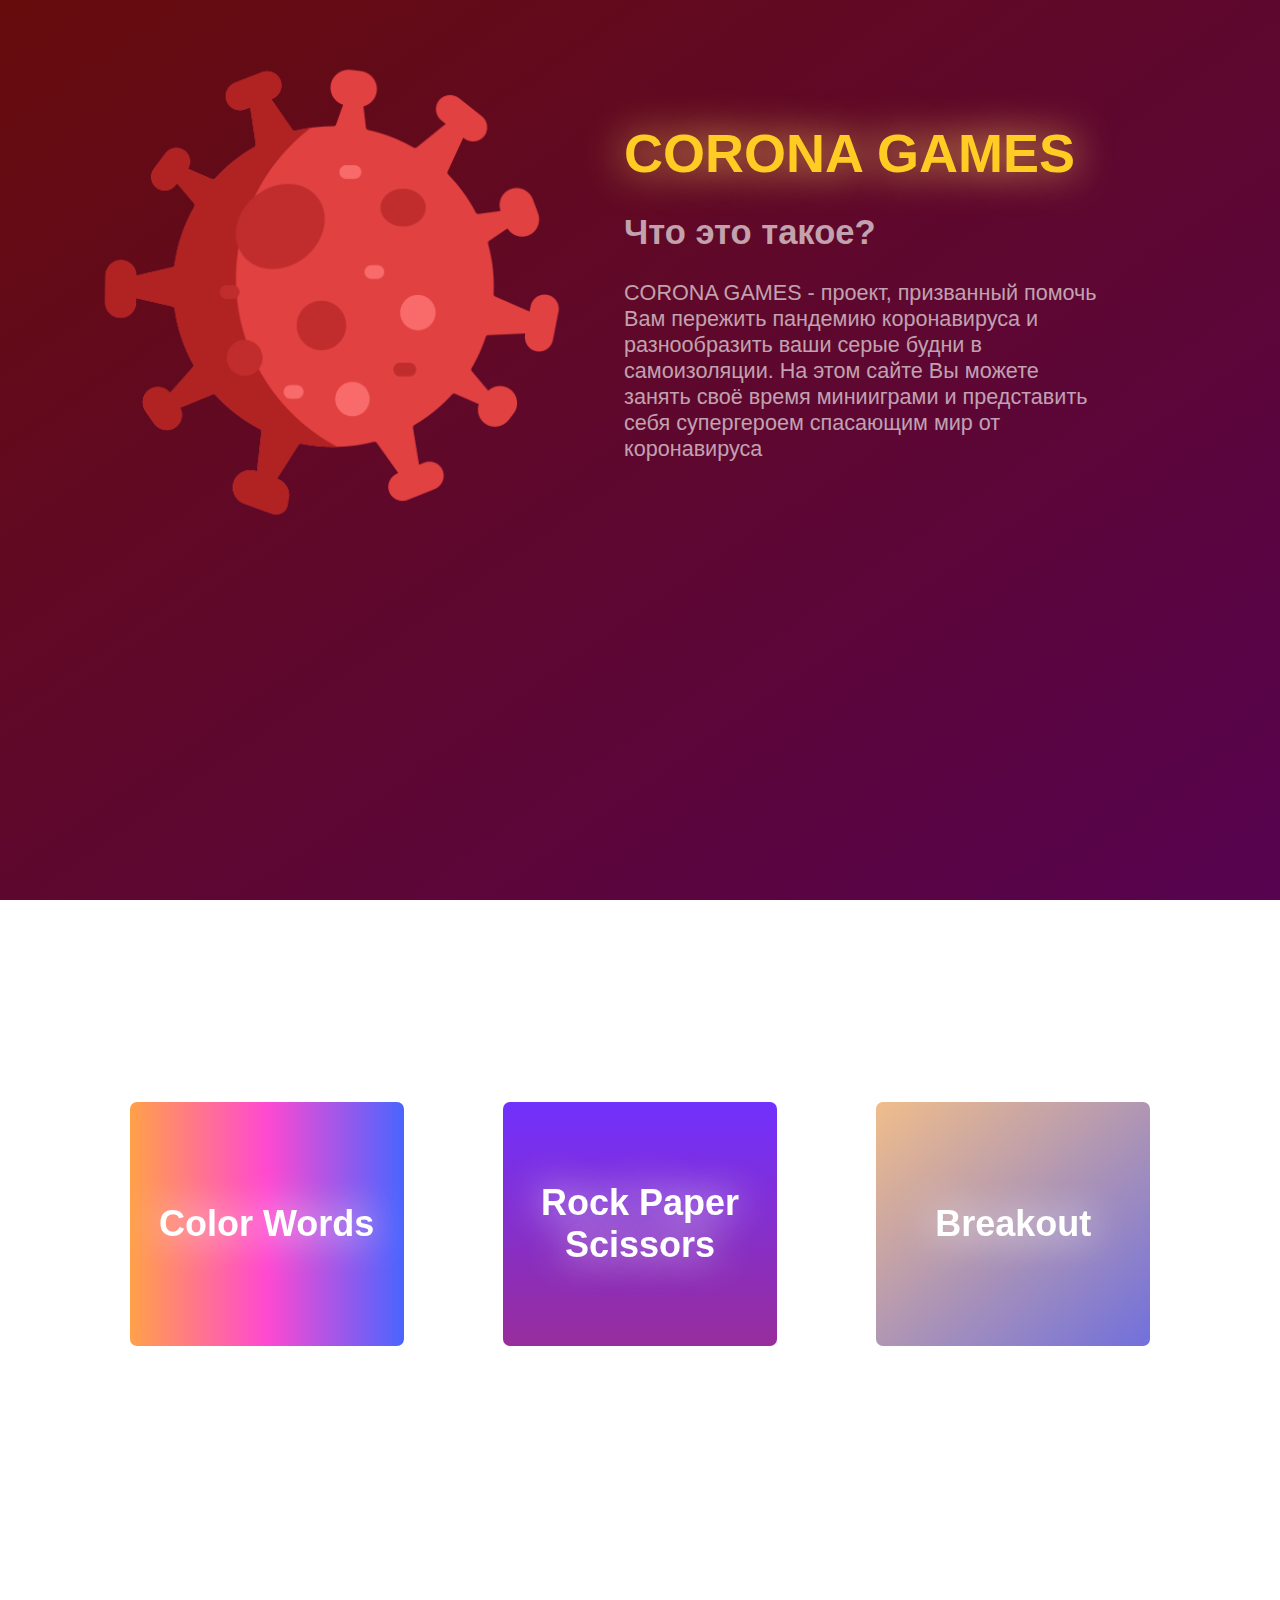
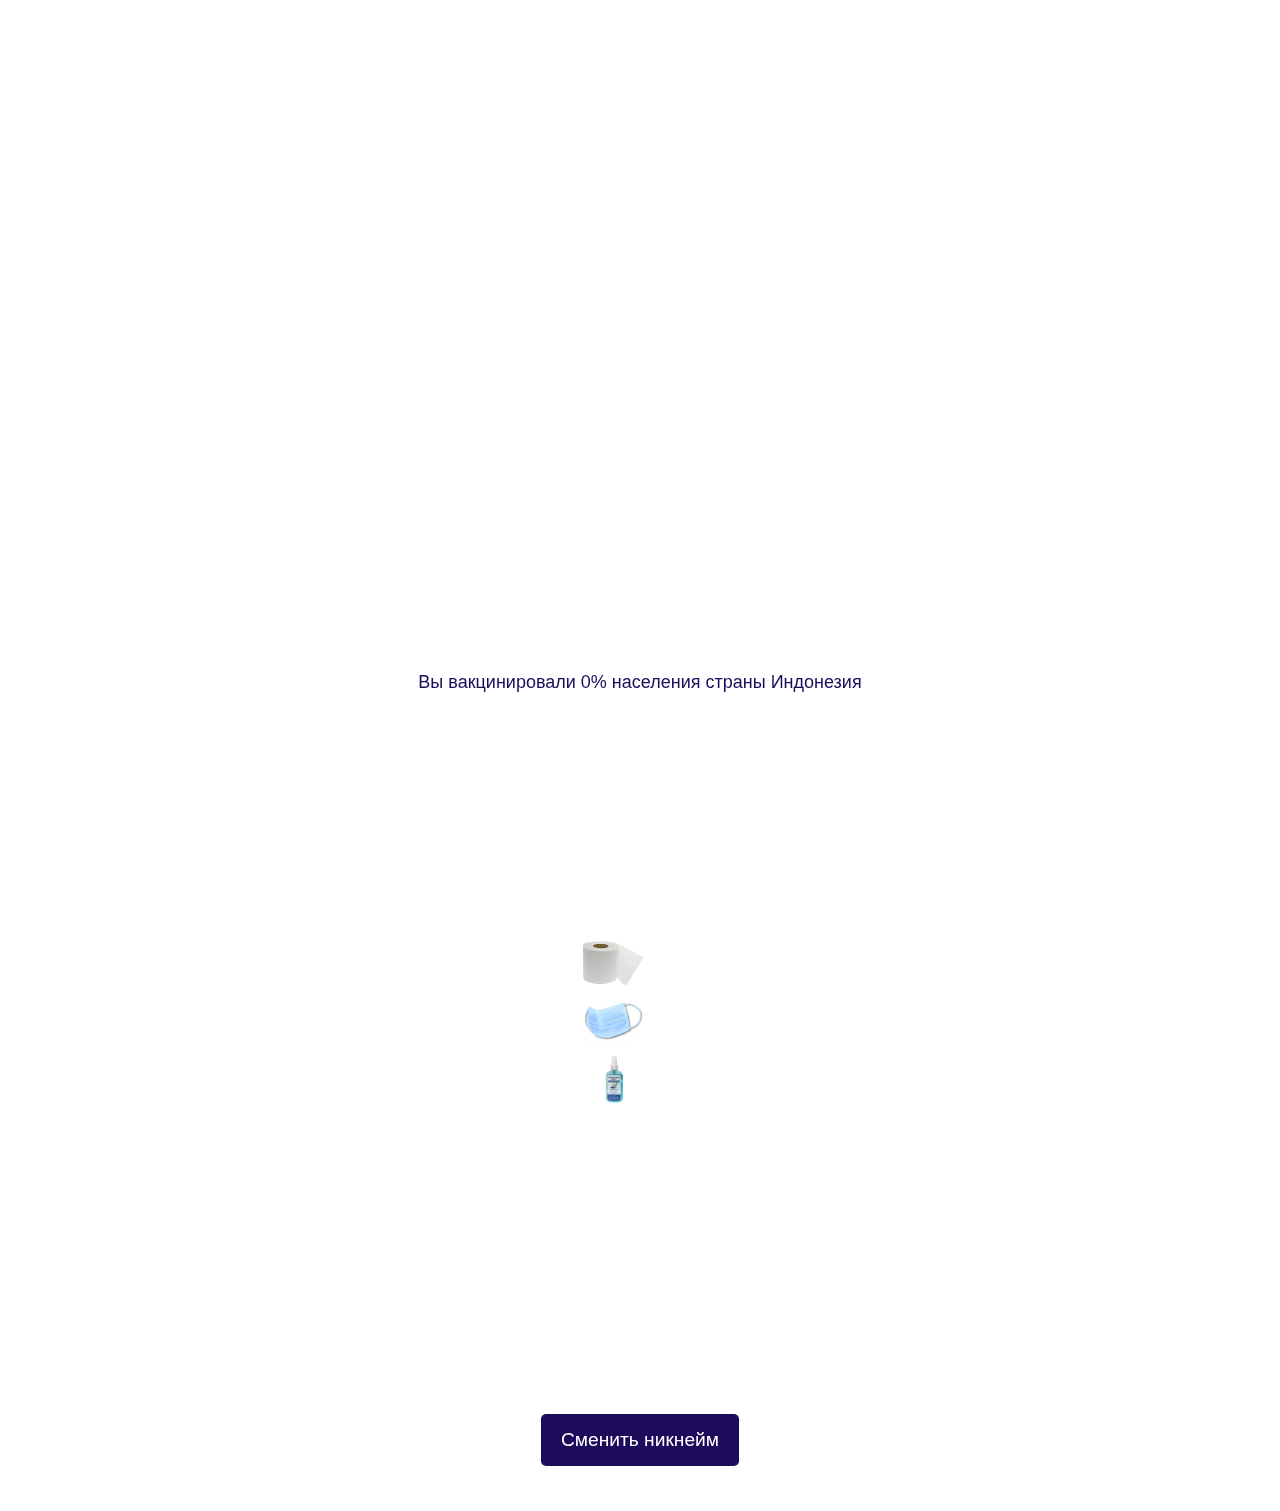
==== index.html @ ec940bec "исправила кучу багов, теперь всё четко" ====
<!DOCTYPE html>
<html lang="ru">
<head>
    <link rel="stylesheet" href="main.css">
    <link rel="shortcut icon" href="images/favicon.png" type="image/png">
    <meta name="viewport" content="width=device-width, initial-scale=1.0">
    <script src="jquery-3.3.1.js"></script>
    <title>CORONA-GAMES</title>
    <meta charset="utf-8">
</head>

<body>
<div id="header">
    <div id="hdiv1" class="hdiv">
        
        
        <div>
            <img src="images/covid.png" class="hdiv-img">
            <span class="hdiv-span">
                <h1>CORONA GAMES</h1>
                <h2>Что это такое?</h2>
                CORONA GAMES - проект, призванный помочь Вам пережить пандемию коронавируса 
                и разнообразить ваши серые будни в самоизоляции. На этом сайте Вы можете занять 
                своё время минииграми и представить себя супергероем спасающим мир от коронавируса
            </span>
        </div>
    
    </div>
    <div id="hdiv2" class="hdiv">
        
        <div>
            <img src="images/vaccine.png" class="hdiv-img">
            <span class="hdiv-span">
                <h1>CORONA GAMES</h1>
                <h2>В чем особенность этого проекта?</h2>
                В CORONA GAMES - не просто сборник игор, это целая игровая структура со своим сюжетом, игровой валютой, системой уровней и отслеживания игрового прогресса. 
                <br><br>
                Сюжет строится на том, чтоб добывать в минииграх инвентарь, который можно вкладывать в вакцину и вакцинировать ей жителей разных стран. С каждой выкцинированой страной игрок переходит на новый уровень. Но вакцинировать всё население будет сложнее с каждым новым уровнем. Игра будет считаться пройденой когда будут вакцинированы все страны мира. 
            </span>
        </div>
    </div>
    <div id="hdiv3" class="hdiv">
        
        <div>
            <img src="images/trophy.png" class="hdiv-img">
            <span class="hdiv-span">
                <h1>CORONA GAMES</h1>
                <h2>Могу ли я отслеживать свой прогресс?</h2>
                Конечно! В каждой миниигре Вы можете увидеть Вашу статистику и рекорды по данной миниигре, а так же количество вашего инвентаря. Вы так же можете посмотреть полную стастику по всем играм на главной странице
            </span>
        </div>
    </div>
    <div id="hdiv4" class="hdiv">
        
        <div>
            <img src="images/controller.png" class="hdiv-img">
            <span class="hdiv-span">
                <h1>CORONA GAMES</h1>
                <h2>Во что здесь можно поиграть?</h2>
                Мы предлагаем Вам набор беспалтных онлайн игор собственной реализации: COLOR WORDS, ROCK PAPER SCISSORS и BREAKOUT. На данный момент их всего 3, но планируются пополнения. На этой странице Вы сможете прочитать описания игр и перейти на каждую из них.
                <br><br>
                 В процессе игры Вы будете получать достижения и награды в игровой валюте: таулетную бумагу, маски и антисептики. Её можно использовать только в пределах этого сайта, обменивая друг на друга либо дополнительные "плюшки" в играх.
            </span>
        </div>
    </div>
</div>
<div class="main" id="main">
    <h1>Виберите игру</h1>
<div class="games-menu-container">
    <a class="games-menu-item-container" id="color-words" href="color-words/index.html" target="open-game-color-words">
        <div class="games-menu-item"  >
            <h2>Color Words</h2>    
        </div>
        <p class="games-menu-item-description" id="color-words-description" >
        В этой игре Вам надо нажимать на кнопку того цвета, который написан сверху. 
        Главное не перепутать цвет которым слово ОКРАШЕНО с цветом который оно ОБОЗНАЧАЕТ. Игра ограничена временем - 30 секунд
        </p>
    </a>
    <a class="games-menu-item-container" id="rps" href="rock-paper-scissors/index.html" target="open-game-rps">
        <div class="games-menu-item"  >
            <h2>Rock Paper Scissors</h2>
        
        </div>
        <p class="games-menu-item-description" id="rps-description" >
            Классическая игра "Камень ножницы бумага", только Ваш соперник - компьютер. 
            Игра ограничена количеством раундов, то есть заканчивается по окончанию последнего раунда.
        </p>
    </a>
    <a class="games-menu-item-container" id="breakout" href="breakout/index.html" target="open-game-breakout">
        <div class="games-menu-item"  >
            <h2>Breakout</h2>
        
        </div>
        <p class="games-menu-item-description" id="breakout-description">
            В этой игре Вам надо двигать досточку внизу поля и отбивать шарик так, чтоб он разбивал кирпичи вверху поля и не падал на пол.
        
        </p>
    </a>
</div>

<div id="stat-div">
    <h1>Ваша статистика</h1>
    <table class="stat-table">
        <tr>
            <th></th>
            <th>Color Words</th>
            <th>Rock Paper Scissors</th>
            <th>Breakout</th>
            
        </tr>
        <tr><th>Раз сыграно</th>
            <td id="CWtimesPlayed"></td>
            <td id="RPStimesPlayed"></td>
            <td id="BOtimesPlayed"></td>
            
        </tr>
        <tr>
            <th>Рекорд</th>
            <td id="CWbestScore"></td>
            <td> - </td>
            <td id="BObestScore"></td>        
            
        </tr>
        <tr>
            <th>Рекордный уровень</th>
            <td> - </td>
            <td> - </td>
            <td id="BObestLevel"></td>

        </tr>
        <tr>
            <th>Побед</th>
            <td> - </td>
            <td id="RPSwins"></td>
            <td> - </td>

        </tr>
        <tr>
            <th>Ничьих</th>
            <td> - </td>
            <td id="RPSdraws"></td>
            <td> - </td>

        </tr>
        <tr>
            <th>Поражений</th>
            <td> - </td>
            <td id="RPSloses"></td>
            <td> - </td>

        </tr>
    </table>
</div>
<div id="stat-div">
    <h1>Страны, которые Вы уже вакцинировали</h1>
    <table class="stat-table" id="countriesTable">
        <tr>
            <th>Страна</th>
            <th>Дата</th>
        </tr>
    </table>
    <div id="vaccine-line-container" class="main-vaccine">
        <span id="vaccine-line"></span>
        <span class="vaccine-line-title">Вы вакцинировали <span id="vaccine-value"></span>% населения страны <span id="countrySpan"></span></span>
    </div>
</div>

<div class="achivment-container, main-achivment">
    <h1>Ваши запасы</h1>
    <table class="achivment-table">
        <tr>
            
            <th>В наличии</th>
            <th>Предмет</th>
            <th>Цена вакцины</th>
        </tr>
        <tr>
            
            <td><span id="tp"></span></td>
            <td>
                <img src="images/tp.png" height="50px" id="tp" class="achivment-img">
            </td>
            <td>5</td>
        </tr>
        <tr>
            
            <td><span id="msk"></span></td>
            <td>
                <img src="images/msk.png" height="50px" id="msk" class="achivment-img">
            </td>
            <td>3</td>
            
        </tr>
        <tr>
            
            <td><span id="an"></span></td>
            <td>
                <img src="images/an.png" height="50px" id="an" class="achivment-img">
            </td>
            <td>1</td>
        </tr>
    </table>

</div>
<div class="stat-div">
    <h1>Ваш профиль</h1>
    <p>Никнейм: <span id="name"></span></p>
    <p>Уровень: <span id="level"></span></p>
    <button class="start" onclick="setName('change')">Сменить никнейм</button>
</div>
</div>

<script type="text/javascript">

    $(window).scroll(function(e){
    
    let windowWidth = window.innerWidth*3+20;
    let proscrolleno = $(window).scrollTop();
    
    if  (proscrolleno<=windowWidth-20) { 
             
    //console.log('windowWidth '+windowWidth);    //(window.innerWidth*0.0012);
        
       // console.log('proscrolleno '+proscrolleno);
        /*
        console.log('hdiv1 top '+$('#hdiv1').css('top'))
        console.log('hdiv1 height '+$('#hdiv1').css('height'));
        */
        let hdivs = document.querySelectorAll('.hdiv');
        hdivs.forEach(item => {
            //console.log(item.id, item.offsetLeft+item.clientWidth);
            //console.log(window.innerWidth);
            let k = 0;
            if (window.innerWidth>720) {
                k=300
            } else {
                k=120
            }
            if (item.offsetLeft +item.clientWidth< k) {
                item.style.opacity = 0;
            } else {
                item.style.opacity = 1;
            }
        })
       
        $('#header').css({
            'height': `calc(100vh + ${proscrolleno}px)`
        })
        
        $('#hdiv1').css({
            'left':  `-${proscrolleno}px` ,
             //'height': `calc(100vh + ${proscrolleno*1.2}px)`,
            
        })
        $('#hdiv2').css({
           
            'left':  `calc(100vw - ${proscrolleno}px)` ,
           
        })
        $('#hdiv3').css({
           // 'height': `calc(100vh + ${proscrolleno*1.2}px)`,
            'left':  `calc(200vw - ${proscrolleno}px)` ,
            
           
         
        })
        $('#hdiv4').css({
            //'height': `calc(100vh + ${proscrolleno*1.2}px)`,
            'left':  `calc(300vw - ${proscrolleno}px)` ,
            'top':  0 ,
            
          
        })
        $('.main').css({
            'top':  `calc(100vh + ${proscrolleno}px)` ,
            'left': 0
        })
            
    }  else  { 
        $('#hdiv4').css({
            'top':  `-${proscrolleno - windowWidth}px` ,
            'left':  `0` ,
        });
        $('.main').css({
            'left':  `0` ,
            
        })
    
    }
    
    })
/*
    $('#color-words').mouseover(()=>{
        $('#color-words-description').fadeIn(300);
        $('#color-words-description').css({
            'transform':'tranlateY(0)'
        });
        
    });
   
    $('#color-words').mouseout(()=>{
        $('#color-words-description').fadeOut(300);
        $('#color-words-description').css({
            'transform':'tranlateY(-30vh)'
        });
        
    }) 
    */
</script>

<script>
    const BObestScore = document.getElementById('BObestScore');
const BOtimesPlayed = document.getElementById('BOtimesPlayed');
const CWbestScore = document.getElementById('CWbestScore');
const CWtimesPlayed = document.getElementById('CWtimesPlayed');
const BObestLevel = document.getElementById('BObestLevel');
const RPStimesPlayed = document.getElementById('RPStimesPlayed');
const RPSwins = document.getElementById('RPSwins');
const RPSdraws = document.getElementById('RPSdraws');
const RPSloses = document.getElementById('RPSloses');
const tp = document.getElementById('tp');
const an = document.getElementById('an');
const msk = document.getElementById('msk');
const playerLevel = document.getElementById('level');
const playerName = document.getElementById('name');
const vaccineValSpan = document.getElementById('vaccine-value');
const vaccineLine = document.getElementById('vaccine-line');
const countrySpan = document.getElementById('countrySpan');
let countries = [
    "Абхазия",
"Австралия",
'Австрия' ,
'Азербайджан' ,
'Албания' ,
'Алжир' ,
'Ангола' ,
'Андорра' ,
'Антигуа и Барбуда' ,
'Аргентина' ,
'Армения' ,
'Аруба' ,
'Афганистан' ,
'Багамы' ,
'Бангладеш' ,
'Барбадос' ,
'Бахрейн' ,
'Беларусь' ,
'Белиз' ,
'Бельгия' ,
'Бенин' ,
'Бермудские острова' ,
'Болгария' ,
'Боливия' ,
'Босния и Герцеговина' ,
'Ботсвана' ,
'Бразилия' ,
'Бруней-Даруссалам' ,
'Буркина Фасо' ,
'Бурунди' ,
'Бутан' ,
'Вануату' ,
'Ватикан' ,
'Великобритания',
'Венгрия' ,
'Венесуэла' ,
'Вьетнам' ,
'Габон' ,
'Гавайские острова' ,
'Гайана' ,
'Гаити' ,
'Гамбия' ,
'Гана' ,
'Гваделупа' ,
'Гватемала' ,
'Гвинея' ,
'Гвинея-Биссау' ,
'Германия' ,
'Гондурас' ,
'Гонконг',
'Гренада' ,
'Греция' ,
'Грузия' ,
'Дания' ,
'Джибути' ,
'Доминика'  ,
'Доминикана' ,
'Египет' ,
'Замбия' ,
'Зимбабве' ,
'Израиль' ,
'Индия' ,
'Индонезия' ,
'Иордания' ,
'Ирак'  ,
'Иран' ,
'Ирландия' ,
'Исландия' ,
'Испания' ,
'Италия' ,
'Йемен' ,
'Кабо-Верде' ,
'Казахстан' ,
'Каймановы острова' ,
'Камбоджа ',
'Камерун' ,
'Канада' ,
'Канарские острова'    ,
'Катар' , 
'Кения' ,
'Кипр' ,
'Киргизия' ,
'Кирибати' ,
'Китай' ,
'Колумбия' ,
'Коморы' ,
'Конго' ,
'Конго-Киншаса' ,
'Коста-Рика' ,
"Кот-д'Ивуар" ,
'Куба' ,
'Кувейт'  ,
'Лаос' ,
'Латвия' ,
'Лесото',
'Либерия' ,
'Ливан' ,
'Ливия' ,
'Литва' ,
'Лихтенштейн' ,
'Люксембург' ,
'Маврикий' ,
'Мавритания' ,
'Мадагаскар' ,
'Малави' ,
'Малайзия' ,
'Мали' ,
'Мальдивы ',
'Мальта' ,
'Марокко' ,
'Мартиника' ,
'Маршалловы острова' ,
'Мексика' ,
'Мозамбик' ,
'Молдова' ,
'Монако' ,
'Монголия' ,
'Мьянма' ,
'Намибия' ,
'Науру' ,
'Непал' ,
'Нигер' ,
'Нигерия' ,
'Нидерланды' ,
'Никарагуа' ,
'Новая Зеландия' ,
'Норвегия' ,
'ОАЭ' ,
'Оман' ,
'Остров Св. Елены' ,
'Пакистан' ,
'Палау' ,
'Панама' ,
'Папуа - Новая Гвинея' ,
'Парагвай' ,
'Перу' ,
'Польша' ,
'Португалия' ,
'Пуэрто-Рико' ,
'Реюньон' ,
'Россия' ,
'Руанда' ,
'Румыния' ,
'Сальвадор'  ,
'Самоа' ,
'Сан-Марино' ,
'Сан-Томе и Принсипи' ,
'Саудовская аравия' ,
'Свазиленд ',
'КНДР',
'Северная Македония' ,
'Сейшелы' ,
'Сенегал' ,
'Сен-Мартен ',
'Сент-Винсент и Гренадины' ,
'Сент-Китс и Невис' ,
'Сент-Люсия' ,
'Сербия' ,
'Сингапур' ,
'Сирия' ,
'Словакия' ,
'Словения' ,
'Соломоновы острова' ,
'Сомали' ,
'Судан' ,
'Суринам' ,
'США' ,
'Сьерра-Леоне' ,
'Таджикистан' ,
'Тайвань' ,
'Тайланд' ,
'Танзания' ,
'Того' ,
'Тонга' ,
'Тринидад и Тобаго' ,
'Тувалу' ,
'Тунис' ,
'Туркменистан' ,
'Турция'  ,
'Уганда' ,
'Узбекистан' ,
'Украина' ,
'Уоллис и Футуна' ,
'Уругвай' ,
'Фиджи' ,
'Филиппины' ,
'Финляндия' ,
'Франция' ,
'Хорватия' ,
'Центральноафриканская Республика' ,
'Чад' ,
'Черногория' ,
'Чехия' ,
'Чили' ,
'Швейцария' ,
'Швеция' ,
'Шри-Ланка' ,
'Эквадор' ,
'Экваториальная Гвинея' ,
'Эритрея' ,
'Эстония' ,
'Эфиопия' ,
'ЮАР' ,
'Южная Корея' ,
"Ямайка" ,
"Япония"
]
let completeCountries = []; 

if (localStorage.tp == null) {
    localStorage.setItem('tp', 0);
} 
if (localStorage.msk == null) {
    localStorage.setItem('msk', 0);
} 
if (localStorage.an == null) {
    localStorage.setItem('an', 0);
} 
if (localStorage.vaccine == null) {
    localStorage.setItem('vaccine', 0);
} 
if (sessionStorage.RPSwinsStraight == null) {
    sessionStorage.setItem('RPSwinsStraight',0);
}
if (localStorage.CWtimesPlayed == null) {
    localStorage.setItem('CWtimesPlayed', 0);
} 
if (localStorage.CWbestScore== null) {
        localStorage.setItem('CWbestScore', 0);
} 
if (localStorage.BOtimesPlayed == null) {
    localStorage.setItem('BOtimesPlayed', 0);
} 
if (localStorage.BObestScore== null) {
    localStorage.setItem('BObestScore', 0);
} 
if (localStorage.BObestLevel== null) {
    localStorage.setItem('BObestLevel', 1);
}
if (localStorage.themeMax== null) {
    localStorage.setItem('themeMax', 115);
}
if (localStorage.themeMin== null) {
    localStorage.setItem('themeMin', 25);
}  
if (localStorage.themeBg== null) {
    localStorage.setItem('themeBg', 'rgba(255, 255, 255, .5)');
}
if (localStorage.RPStimesPlayed == null) {
    localStorage.setItem('RPStimesPlayed', 0);
} 
if (localStorage.RPSdraws== null) {
    localStorage.setItem('RPSdraws', 0);
} 
if (localStorage.RPSwins == null) {
    localStorage.setItem('RPSwins', 0);
} 
if (localStorage.RPSloses== null) {
    localStorage.setItem('RPSloses', 0);
} 
if (localStorage.playerLevel == null) {
    localStorage.setItem('playerLevel',1);
}

if (localStorage.countries == null) {
    localStorage.setItem('countries', '[]');    
}
if (localStorage.curCountry == null) {
    localStorage.setItem('curCountry', decideRandomCounty(countries));  
}
if (localStorage.allCountries == null) {
    localStorage.setItem('allCountries', JSON.stringify(countries));    
}

if (localStorage.playerName == null || localStorage.playerName == undefined) {
    setName('first');
}
function random(arr){
    let n = Math.floor(Math.random()*(arr.length));
    return arr[n]
}


//let date = new Date();

function decideRandomCounty(arr) {
    let randomCountry = random(arr); 
    arr.splice(arr.indexOf(randomCountry), 1);
    return randomCountry
} 

function setName(reason) {
    let name = "Игрок";
    if (reason=="first") {
        name = prompt(`Добро пожаловать в CORONA GAMES! Вижу, Вы тут впервые? Введите Ваш никнейм, перед тем как начать играть. По умолчанию установлено имя "Игрок", но Вы можете поменять его в любое время на главной странице.`);
        if (name===null || name==" "|| name=="") {
            name="Игрок"
        }
        localStorage.setItem('playerName', name)
    } else {
        let prevName = localStorage.playerName;
        name = prompt(`Введите никнейм который хотите установить`);
        if (name===null || name==" "|| name=="") {
            name=prevName;
        }
        localStorage.playerName = name;
    }
    updateStatTableInners()
}
function updateStatTableInners(){
    fillCountriesTable();
    CWbestScore.innerHTML = localStorage.CWbestScore; 
    CWtimesPlayed.innerHTML = localStorage.CWtimesPlayed; 
    RPStimesPlayed.innerHTML = localStorage.RPStimesPlayed; 
    RPSwins.innerHTML = localStorage.RPSwins;
    RPSdraws.innerHTML = localStorage.RPSdraws; 
    RPSloses.innerHTML = localStorage.RPSloses;
    BObestScore.innerHTML = localStorage.BObestScore; 
    BObestLevel.innerHTML = localStorage.BObestLevel;
    BOtimesPlayed.innerHTML = localStorage.BOtimesPlayed; 
    tp.innerHTML = localStorage.tp;
    msk.innerHTML = localStorage.msk;
    an.innerHTML = localStorage.an;
    playerLevel.innerHTML = localStorage.playerLevel+' ур.';
    playerName.innerHTML = localStorage.playerName;
    vaccineValSpan.innerHTML= localStorage.vaccine;
    vaccineLine.style.width = `${localStorage.vaccine}%`;
    countrySpan.innerHTML = localStorage.curCountry;
}


function fillCountriesTable() {
    let countries = JSON.parse(localStorage.countries);
    let tbody = document.querySelector('#countriesTable');
    
    countries.forEach(item => {
        let tr = document.createElement('tr');
        let td1 = document.createElement('td');
        td1.innerHTML = item.country;
        let td2 = document.createElement('td');
        td2.innerHTML = item.date;
        tr.appendChild(td1);
        tr.appendChild(td2);
        tbody.appendChild(tr)
    })
}

window.onload = updateStatTableInners;

</script>

</body>
</html>
---- main.css ----
* {
    box-sizing: border-box;
}
body{
    margin: 0;
    padding: 0;
    background-size: 100vw 100vh;
    font-family: 'Trebuchet MS', 'Lucida Sans Unicode', 'Lucida Grande', 'Lucida Sans', Arial, sans-serif;
    font-size: 24px;
    background-image: linear-gradient(to right bottom,  rgb(29, 12, 92), rgb(128, 17, 104));
    background-repeat: no-repeat;
    background-attachment: fixed;

}
html {
    overflow-x: hidden;
}
#header {
    position: fixed;
    top:0;
        margin: 0;
        padding: 0;
        width: calc(400vw + 20px);
        height: 400vh;
       
        background-size: cover;
        background-attachment: fixed;
        
        transform: translateX(0);
        /* background: url(images/back2.jpg);*/
       overflow: hidden;
    }
#header h1 {
    font-size: 2.5em;
    color: rgb(255, 255, 255);
    text-shadow: 0 0 40px rgb(255, 255, 255);
    color: rgb(35, 75, 255);
    text-shadow: 0 0 40px rgb(92, 130, 255);
    color: rgba(255, 35, 35);
    text-shadow: 0 0 40px rgb(255, 92, 92);
    color: rgb(255, 204, 35);
    text-shadow: 0 0 40px rgb(255, 203, 92);
    margin: 0 0px;
    
}
/*
#header h1::first-letter {
    
} 
.h1-span {
    
}
*/
.hdiv {
    height: 100vh;
    width: 100vw;
    position: fixed;
    top: 0;
    margin:0;
    padding: 40px 80px;
    color: #ffffffa0;
    transition: opacity.5s;
    /*transition: opacity 1s;*/
}
/*
.hdiv > div {
    border-left: 5px white solid;
    padding-left: 40px;
}
*/
.hdiv div {
    display: flex;
    justify-content: center;
    align-items: center;
    align-content: center;
    flex-wrap: nowrap;
    justify-content: flex-start;
    
    
}

.hdiv div h2 {
    font-size: 1.6em;
}
.hdiv-img {
    
    width: 45%
    
}
.hdiv-span {
    padding: 40px;
    width: 50%;
    font-size: 0.9em;
}
#hdiv1 {
    background: linear-gradient(to right bottom,  rgb(102, 12, 12), rgb(87, 3, 80));
    background-size: 100vw 100vh;
    left: 0;
}
#hdiv2 {
    background: linear-gradient(to right bottom,  rgb(91, 125, 219), rgb(107, 252, 233));
    left: 100vw;
    color: rgb(29, 12, 92);
}
#hdiv3 {
    background: linear-gradient(to right bottom, rgb(179, 22, 74), rgb(214, 140, 28));
    
    left: 200vw;
}
#hdiv4 {
    
    z-index:1000;
    top: 0;
    left: 300vw;
    
}

.main {
    position: absolute;
    /*background-image: linear-gradient(to right top,  rgb(29, 12, 92), rgb(128, 17, 104));*/
    /*background-attachment: fixed;*/
    top: 100vh;
    width: 100vw;
    left:0;
    padding: 40px 80px;
    color: #ffffffbb;
    display: flex;
    flex-flow: column nowrap;
    justify-content: center;
    z-index: 1000;
}
.main h1 {
    font-size: 2.5em;
    color: rgb(255, 255, 255);
    text-shadow: 0 0 40px rgb(255, 255, 255);
    text-align: center;
}
.games-menu-container{
    display: grid;
    grid-template-columns: 25% 25% 25%;
    grid-template-rows: 30vh;
    
   justify-content: space-around;
}
.games-menu-item-container {
    transition: all .3s ease;
    border: 3px solid white;
    border-radius: 10px;
    padding: 0px; 
    position: relative;
    margin: 10px 0;
    text-decoration: none;
}
.games-menu-item {
    text-decoration: none;
   
    height: 100%;
    display: flex;
    flex-flow: column nowrap;
    justify-content: center;
    z-index: 1000;
    transition: all .3s ease;
}

.games-menu-item-container:hover > .games-menu-item-description {
    opacity: 0.9;
   
} 
.games-menu-item h2 {
    color: rgb(255, 255, 255);
    text-shadow: 0 0 40px rgb(255, 255, 255);
    text-align: center; 
    align-self: center;
    justify-self: center;
}
.games-menu-item-description {
    display: block;
    background: rgb(114, 114, 114);
    padding: 10px;
    color: white;
    font-size: 1.2vw;
    /* transform: translateY(calc(-30vh - 10px)); */
    position: absolute;
    z-index: 1;
    height: initial;
    border-radius: 8px;
    transition: all .3s ease;
    opacity: 0;
    top: -1.2vw;
    height: calc(100% );
    width: 100%;
}

#color-words {
    background-image: linear-gradient(to right, rgb(255, 161, 73), rgb(255, 73, 209), rgb(73, 101, 255));

}
#rps {
    background-image: linear-gradient(to bottom, rgb(113,48,253), rgb(152,45,156));

}
#maze {
    background-image: linear-gradient(to bottom, rgb(0, 90, 102), rgb(28, 46, 146));
}
#breakout {
    background-image: linear-gradient(to bottom right, rgb(240,189,139), rgb(113,112,220));
}




*::selection {
    background: none;
}
.menu {
    width: 100%;
    padding: 0px 30px;
    position: fixed;
    background:linear-gradient(to bottom,  rgb(29, 12, 92), rgb(53, 21, 170));
    display: flex;
    justify-content: space-between;
    align-items: center;
    color: white;
    z-index: 90;
}
.game-title {
    
    background-position: top;
    background-size: 20%;
    color: transparent;
    text-align: center;
    display: inline-block;
    font-size: 2em;
    text-transform: uppercase;
    background-clip: text;
    -webkit-background-clip: text;
    -webkit-text-stroke: 1px white;
    font-weight: bolder;
    position: relative;
    line-height:1em;
    margin: 0;
   
}
.times-played {
    color: rgba(255, 255, 255, 0.8);
    padding: 5px 0;
    text-align: center;
    margin:  0;
    font-size: 0.7em;
}
.covid-icon {
    height: 60px;
    display: block;
    padding: 5px;
    float: left;
}
.rules-span {
    
    display: inline;
    cursor: pointer;
    transition: all .3s ease-in;
    padding: 25px 0;
    text-align: center;
    
}/*
.rules-span:hover > .rules {
    transform: scaleY(1);
    transform-style: preserve-3d;
    transform-origin: top;
    
}

.rules-span:hover > .arrow {
    transform: rotateX(180deg);
    transform-origin: center;
    
}*/
.rules {
    display: block;
    padding: 20px;
    text-align: left;
    position: absolute;
    top: 100%;
    left: 0;
    backdrop-filter: blur(5px);
    z-index: 100;
    background: rgba(18, 8, 56, 0.9);
    transform: scaleY(0);
    transform-origin: top;
    transition: all .1s ease-in;
    box-shadow: 0 20px 40px rgba(29, 12, 92,.8);
    font-size: 0.8em;
    overflow-y: scroll;

    transform: scaleY(0);
    transform-style: preserve-3d;
    transform-origin: top;

}
.rules ul {
    list-style-position: outside;
}
.rules li {
    padding: 0.7vw 0;
}
.rules h2 {
    text-align: center;
}
.rules table {
    position: relative;
    border-collapse: collapse;
    margin-top: 10px;
    vertical-align: middle;
    /*float: right;*/
   
}
.rules td, th {
    border: 1px solid white;
    padding: 10px;
    vertical-align: middle;
}
.rules td img {
    float: left;
    height: 60px;
    margin-right: 10px;
}
.comment {
    font-size: 0.8em;

}
em.comment {
    color: rgba(255, 255, 255, 0.8)
}
.arrow {
    max-width: 20px;
    display: inline;
    transition: all .2s ease-in;
    position: relative;
    bottom: -5px;
    transform-origin: center
}
.to-home {
    display: block;
    padding: 15px 20px;
    border: none;
    border-radius: 5px;
    font-size: 0.8em;
    color: white;
    background: none;
    transition: all .3s ease-in;
    text-decoration: none;
    cursor: pointer;
}


.game-space-container {
    position: absolute;
    top: 50%; left: 50%;
    transform: translate(-50%, calc(-55% + 40px));
    display: flex;
    justify-content: center;
    
    flex-direction: row;
}
.container {
    width: 680px;
    margin: 0 20px;
    background: rgb(255, 255, 255,.3);
    padding: 0 15px;
    border-radius: 10px;
    display: flex;
    
    justify-content: flex-start;
    flex-direction: column;
    
    font-size: 1em;
}
.time-container {
    display: flex;
    justify-content: space-between;  
    color: white;
    
}

.level {
    padding: 5px 15px;
    border-radius: 10px 10px 0 0;
    background: rgb(29, 12, 92);
    font-size: .6em;
    color: white;
}
.achivment-container {
    width: 300px;
    background: rgb(255, 255, 255,.3);
    padding: 15px;
    border-radius: 0 0 10px 10px;
    display: flex;
    flex-wrap: wrap;
    justify-content: center;
    align-items: center;
    flex-direction: column;
    color: rgb(29, 12, 92);
}
.achivment-container h3 {
    margin: 0;
    margin-bottom: 10px;
}
.achivment-table, .stat-table {
    vertical-align: middle;
    text-align: center;
    border-collapse: collapse;
}
.achivment-table th {
    border: none;
    font-size: 0.6em;
    vertical-align: bottom;
}

.achivment-table td:nth-child(3), .achivment-table th:nth-child(3)  {
    color: rgba(255, 255, 255, 0.5);
    
}
/*
.achivment-table th, .achivment-table td {
    border-right: 1px solid white;
    border-left: 1px solid white;
}
.achivment-table tr:nth-child(1) {
    border-bottom: 1px solid white;
}
*/
.achivment-table img, .chosen-img {
    cursor: pointer;
    transition: all .25s ease-out;
}

.achivment-table img:hover {
    transform: scale(1.2);
}
.chosen-img:hover {
    transform: scale(0.9);
}
.exchange-container {
    display: flex;
    flex-wrap: wrap;
    justify-content: center;
    align-items: center;
    flex-direction: column;
}
#excange-item {
    height: 90px;
    max-width: 90px;
    background: rgba(255, 255, 255, 0.2);
    color: white;    
    margin: 10px;
    padding: 22px 0;
    text-align: center;
    font-size: 0.7em;
    border-radius: 100%;
}
.exchange-btn-container {
    display: flex;
    flex-direction: row;
    justify-content: space-between;
}

.excange-btn {
    display: block;
    padding: 10px 15px;
    border: none;
    border-radius: 5px;
    font-size: 0.7em;
    color: white;
    background: rgb(29, 12, 92);
    transition: all .3s ease-out;
    opacity: .3;
    margin: 0 5px;
}
.excange-btn:hover {
    background: rgb(60, 22, 201);
    box-shadow: 0 0 15px rgb(126, 92, 250);
}
#endgame-achivments {
    display: flex;
    flex-direction: row;
    align-items: center;
    justify-content: center;
    
}
#endgame-achivments div {
    margin: 10px;
    width: 300px;
    font-size: .8em;
    text-align: center;
    display: flex;
    flex-direction: column;
    align-items: center;
    justify-content: center;
}

#vaccine-line-container {
    height: 40px;
    width: 95vw;
    border-radius: 20px;
    border: 2px solid white;
    position: fixed;
    bottom:0;
    left: calc((5vw)/2);
    margin: 5px auto;
    color: rgb(29, 12, 92);
    text-align: center;
    background: rgba(255, 255, 255, 0.3);
    overflow: hidden;
    backdrop-filter: blur(10px);
    display: flex;
    align-items: center;
    font-size: 0.8em;
}

#vaccine-line {
    background: linear-gradient(to right, rgb(109, 255, 51),rgb(35, 222, 255));
    background-attachment: fixed;
    background-size: 100%;
    height: 100%;
    width: 0%;
    border-radius: 20px;
    position: absolute;
    top:0;
    left: -1px;
    transition: all .3s ease;
    z-index: -1;

    
}
.vaccine-line-title {
   
    margin: 0 auto;
    z-index: 500;
}


.start, .set-progress {
    display: inline-block;
    padding: 15px 20px;
    margin-bottom: 5px;
    border: none;
    border-radius: 5px;
    font-size: 0.8em;
    color: white;
    background: rgb(29, 12, 92);
    transition: all .3s ease-out;
    
}
.start:hover {
    background: rgb(60, 22, 201);
    box-shadow: 0 0 15px rgb(126, 92, 250);
}
.set-progress {
    background: rgb(92, 12, 29);
    
}
.set-progress:hover {
    background: rgb(223, 0, 48);
    box-shadow: 0 0 15px rgb(250, 92, 92);
}

.end-game {
    background: rgba(0, 0, 0, .8);
    width: 100%;
    height: 100vh;
    position: fixed;
    top: 0;
    left: 0;
    display: none;
    align-items: center;
    flex-direction: column;
    justify-content: center;
    color: white;
    -webkit-backdrop-filter: blur(10px);
    -moz-backdrop-filter: blur(10px);
    -o-backdrop-filter: blur(10px);
    backdrop-filter: blur(10px);
    z-index: 1000;
}
.end-game h1 {
    text-align: center;
    padding: 0 40px;
    
}
.restart {
    padding: 20px 30px;
    border: 2px solid white;
    border-radius: 5px;
    font-size: 1em;
    color: white;
    background: none;
    transition: all .3s ease-in;
    
}
.end-game h1, .end-game p, .restart, #endgame-achivments {
    z-index: 100;
}
.restart:hover, .to-home:hover {
    background: white;
    color: rgb(29, 12, 92);
}

.confetti {
    position: absolute;
    bottom: 0;
    width: 100%;
    z-index: -1;
    transition: all 4.3s ease-out;
}
.record {
    margin: 0;
    padding: 0;
    line-height: 0.1em;
    
    color:rgb(230, 185, 41)
}

.stat-div {
    display: flex;
    flex-direction: column;
    align-items: center;
    justify-content: center;
}
#vaccine-line-container.main-vaccine {
    position: relative;
    left: 0;
    margin: 20px auto;
    width: 50%;
    font-size: 0.75em;
    align-self: center;
    justify-self: center;
    
}
.stat-table, .main-achivment table {
    align-self: center;
    margin: 0 auto;
    font-size: 1.1em;
    
}
/*
.stat-table {
    border: 2px solid rgba(255, 255, 255, 0.1);
}
*/
.stat-table th, .main-achivment table th {
    border: none;
    vertical-align: bottom;
    font-size: 1.1em;
    color:rgba(255, 255, 255, 1);
    padding: 1.2vw 2vw;
}
#countriesTable {
    border: 2px solid rgba(255, 255, 255, 0.2);
    width: 50%
}
#countriesTable th {
    background: rgb(255, 255, 255, .2);
    text-align: center;
}
#countriesTable tr {
    border-bottom: 2px solid rgba(255, 255, 255, 0.1); 
}
#countriesTable td {
    padding: 1.2vw 2vw;
}



.stat-table th, .stat-table td {
    border-right: 2px solid rgba(255, 255, 255, 0.1);
}
.stat-table tr:first-child {
    border-bottom: 2px solid rgba(255, 255, 255, 0.1);
}
.stat-table th:last-child, .stat-table td:last-child {
    border-right: none;
}
.stat-table th:first-child {
    text-align: left;
}
.main-achivment {
    background: none;
    color:rgba(255, 255, 255, 0.8);
}

.main-achivment table .achivment-img:hover {
    transform: scale(1);
}
.main-achivment table .achivment-img {
    cursor: auto;
}

.bust-up-icon {
    height: 15px
}
.bust {
    color: rgb(255, 137, 41);
    font-size: 0.8em;
    text-shadow: 1px 1px 2px rgba(0, 0, 0, 0.3);
    
}
.light-btn {
    padding: 15px 25px;
    border: none;
    border-radius: 5px;
    background-color: rgba(255, 255, 255, 0.5);
    background: 
    linear-gradient(to bottom, transparent calc(100% - 5px), rgb(121, 49, 49) calc(100% - 5px)), rgba(255, 255, 255, 0.5);
    background-clip: border-box;
    font-weight: normal;
    color: rgb(0, 0, 0);
    letter-spacing: 2px;
    text-shadow: 1px 1px 0  rgba(121, 49, 49, .7);
    transition: all 0.3s ease;
    font-size: 1.2em;
    cursor: pointer;
    margin: 10px 0;
}

.dark-btn {
    padding: 15px 25px;
    border: none;
    border-radius: 5px;
    background-color: rgba(0, 0, 0, 0.4);
    background: 
    linear-gradient(to bottom, transparent calc(100% - 5px), rgb(252, 104, 104) calc(100% - 5px)), rgba(0, 0, 0, 0.5);
    background-clip: border-box;
    color: white;
    letter-spacing: 2px;
    text-shadow: 2px 2px 0 rgb(252, 104, 104);
    transition: all 0.3s ease;
    font-size: 1.2em;
    cursor: pointer;
    margin: 10px 0;
}
.light-btn:hover {
    background-color: rgb(255, 255, 255);
    box-shadow: 0 5px 10px rgba(255, 255, 255, 0.3);
}
.dark-btn:hover {
    background-color: rgba(0, 0, 0, 1);
    box-shadow: 0 5px 10px rgba(0, 0, 0, 0.7);
}












@media (max-width: 720px) {
   
    .menu {
        position: sticky;
        top: 0px;
    }
    .hdiv {
        padding: 20px 40px;
    }
    .hdiv div {
        display: flex;
        justify-content: center;
        align-items: center;
        align-content: center;
        flex-wrap: nowrap;
        justify-content: center;
        flex-direction: column-reverse;
        font-size: 0.7em;
    } 
    .hdiv div h2 {
        font-size: 1em;
    }
    .hdiv-img {
        padding: 20px;
        width: 100%
        
    }
    .hdiv-span {
        padding: 0px;
        width: 100%;
    }
    .games-menu-container{
        display: grid;
        grid-template-columns: 100%;
        grid-template-rows: 25vh 25vh 25vh;
        font-size: 6vw;
        padding: 2vw;
       justify-content: space-around;
    }  
    .games-menu-item-description {
        top: -3.7vw;
        font-size: 0.6em;
        
    }
    .main {
        padding: 5vw 7vw;
        background-image: linear-gradient(to right bottom,  rgb(29, 12, 92), rgb(128, 17, 104));
        background-attachment: fixed;
    
    }
    .main h1 {
        font-size: 9vw;
    }
    .menu {
        font-size: 3.75vw;
        padding: 0px 20px;
    }
    .menu h1 {
        font-size: 1.6em;
    }
    .menu img {
        height: 1em;
    }
    .to-home {
        padding: 3vw 3vw;
    }
    .covid-icon {
        display: none;
    }
    .rules-span {
        font-size: 0.85em;
    }
    .rules {
        padding: 20px 20px 20px 0;
        font-size: 1.4em;
    }
    .rules table img {
        width: 25%;
        height: initial
    }
    .rules table td, .rules table th {
        display: flex;
        align-items: center;
        
    }
    .rules table th {
        background: rgba(255, 255, 255, 0.3);
    }
    .game-space-container {
        position: relative;
        
        display: flex;
        justify-content: center;
        align-items: center;
        margin: 0;
        top: 0; left: 0;
        transform: translateY( 0);
        flex-direction: column;
    }
    .container {
        width: 90vw;
        margin: 4vw 0px;
        display: flex;
        font-size: 1em;
        flex-direction: column;
        justify-content: center;
  
      
    }
    .time-container {
        font-size: 3.6vw;
    }
    
    
    .achivment-container {
        width: 90vw;
        margin-bottom: 60px;
        display: flex;
        flex-wrap: wrap;
        justify-content: center;
        align-items: center;
        flex-direction: row;
        
    }
    #endgame-achivments {
        display: flex;
        flex-direction: row;
        align-items: center;
        flex-wrap: wrap;
        justify-content: center;
        width: 100vw;
    }
    #endgame-achivments div {
        margin: 2vw;
        width: 40vw;
        font-size: .7em;
        text-align: center;
        display: flex;
        flex-direction: column;
        align-items: center;
        justify-content: center;
    }
    .restart {
        padding: 15px 20px;
        border: 2px solid white;
        
        font-size: 0.8em;
        
    }
    .end-game h1 {
        
        font-size: 1em;
    }
    .vaccine-line-title {
        font-size: 0.7em;
    }
    #vaccine-line-container.main-vaccine {
        
        margin: 20px auto;
        width: 100%;
        
        
    }
    .confetti {
        height: 100vh;
        width: initial;
        
    }
    .record, .end-game p {
        font-size: 0.9em;
    }
    .stat-table {
        margin: 0;
        font-size: 2.4vw;
        
    }
    .main-achivment table {
        font-size: 4vw;
    }
    .stat-table th {
        padding: 1.1vw;
    }
    .bust-up-icon {
        height: 0.7em
    }
    .bust {
        font-size: 0.6em;        
    }
    #countriesTable {
        font-size: 0.7em;
        width: 100%
    }
    
    #countriesTable td {
        padding: 1.2vw 2vw;
    }
}
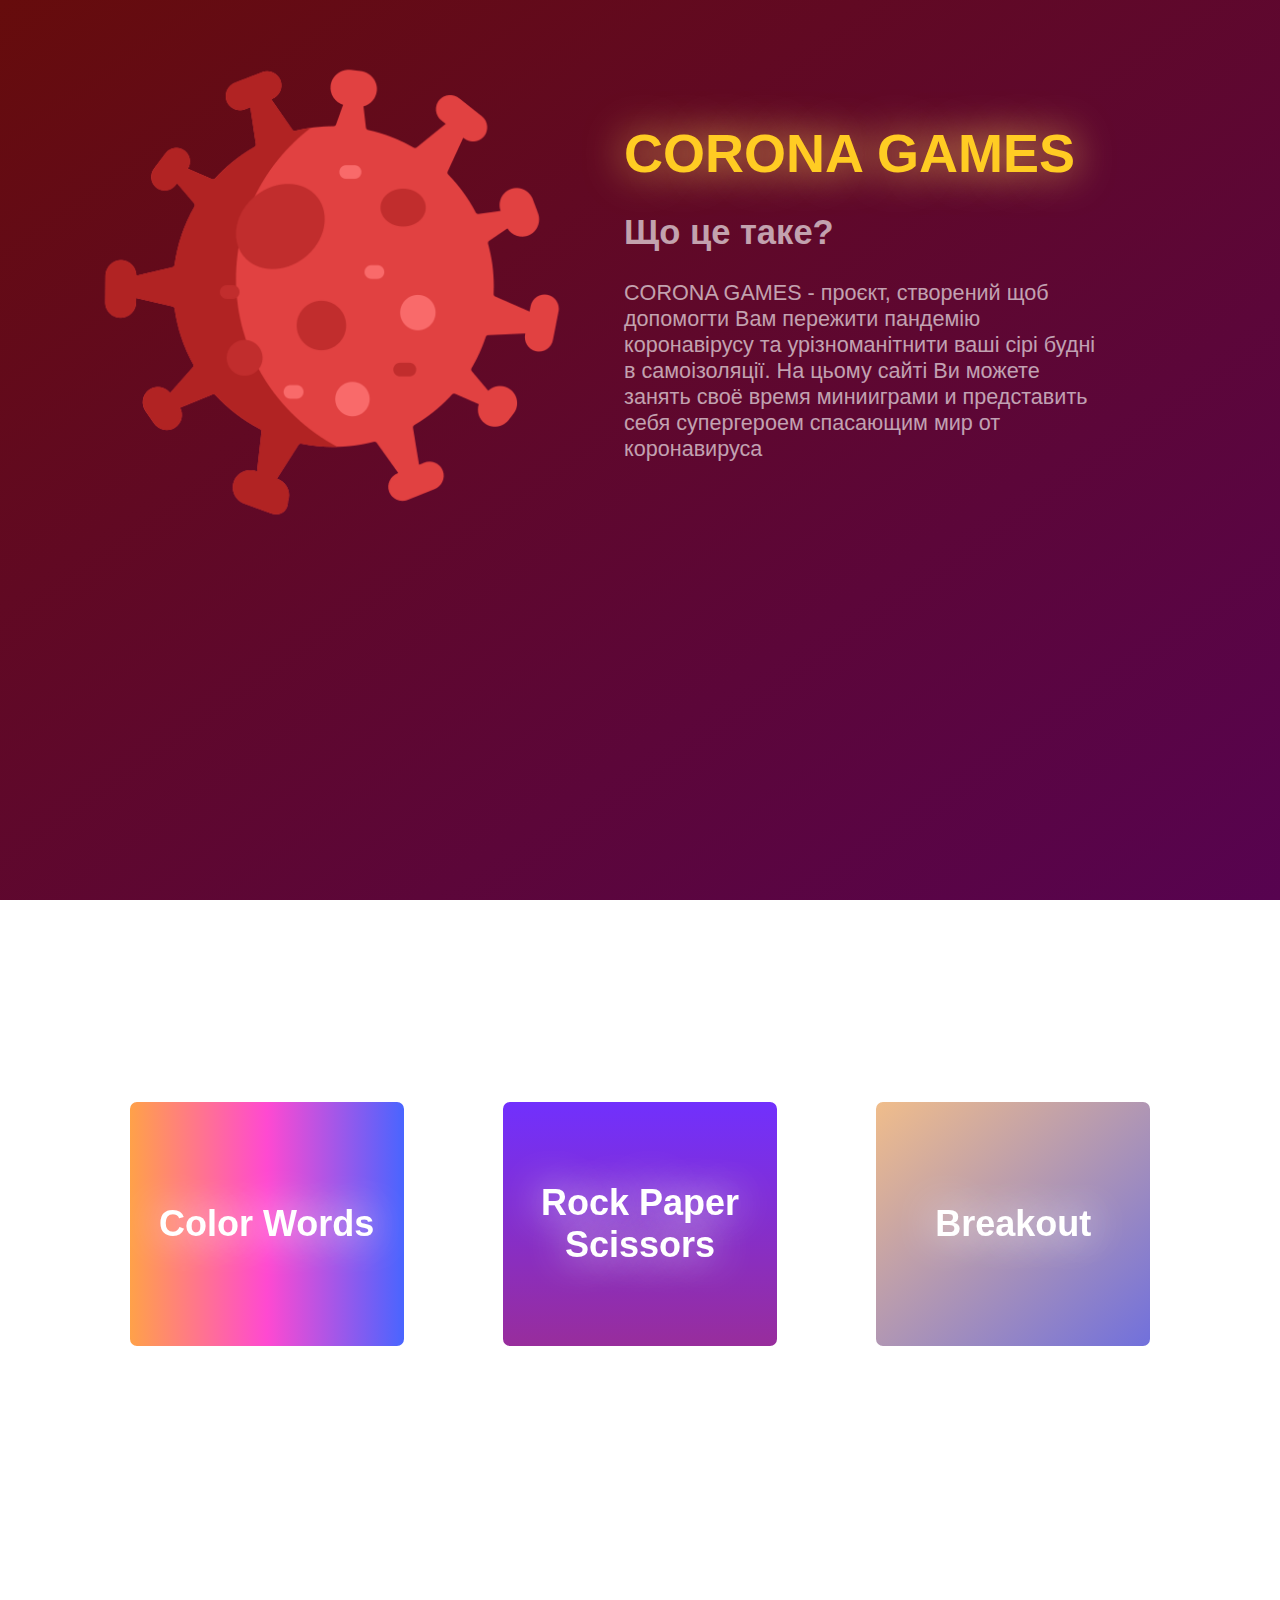
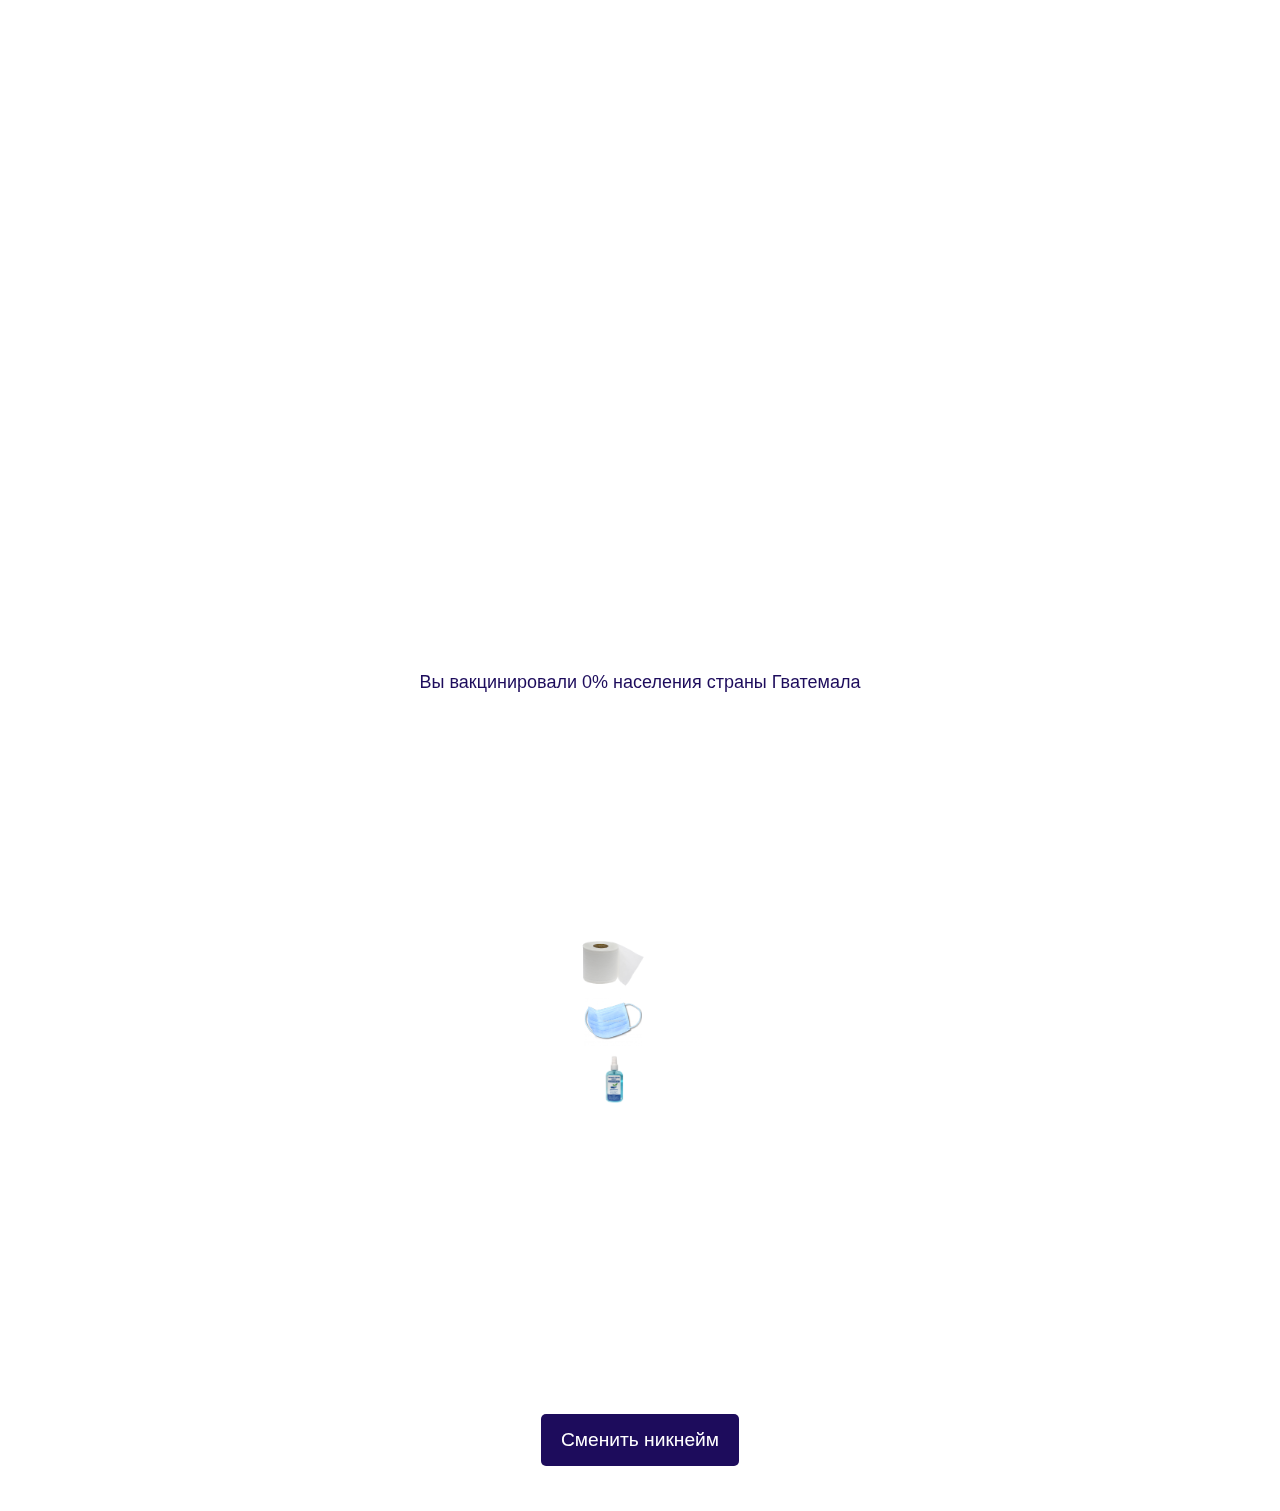
==== commit 45078333: "Перклад" ====
--- a/index.html
+++ b/index.html
@@ -18,9 +18,9 @@
             <img src="images/covid.png" class="hdiv-img">
             <span class="hdiv-span">
                 <h1>CORONA GAMES</h1>
-                <h2>Что это такое?</h2>
-                CORONA GAMES - проект, призванный помочь Вам пережить пандемию коронавируса 
-                и разнообразить ваши серые будни в самоизоляции. На этом сайте Вы можете занять 
+                <h2>Що це таке?</h2>
+                CORONA GAMES - проєкт, створений щоб допомогти Вам пережити пандемію коронавірусу
+                та урізноманітнити ваші сірі будні в самоізоляції. На цьому сайті Ви можете занять 
                 своё время минииграми и представить себя супергероем спасающим мир от коронавируса
             </span>
         </div>
@@ -679,4 +679,4 @@
 </script>
 
 </body>
-</html>+</html>
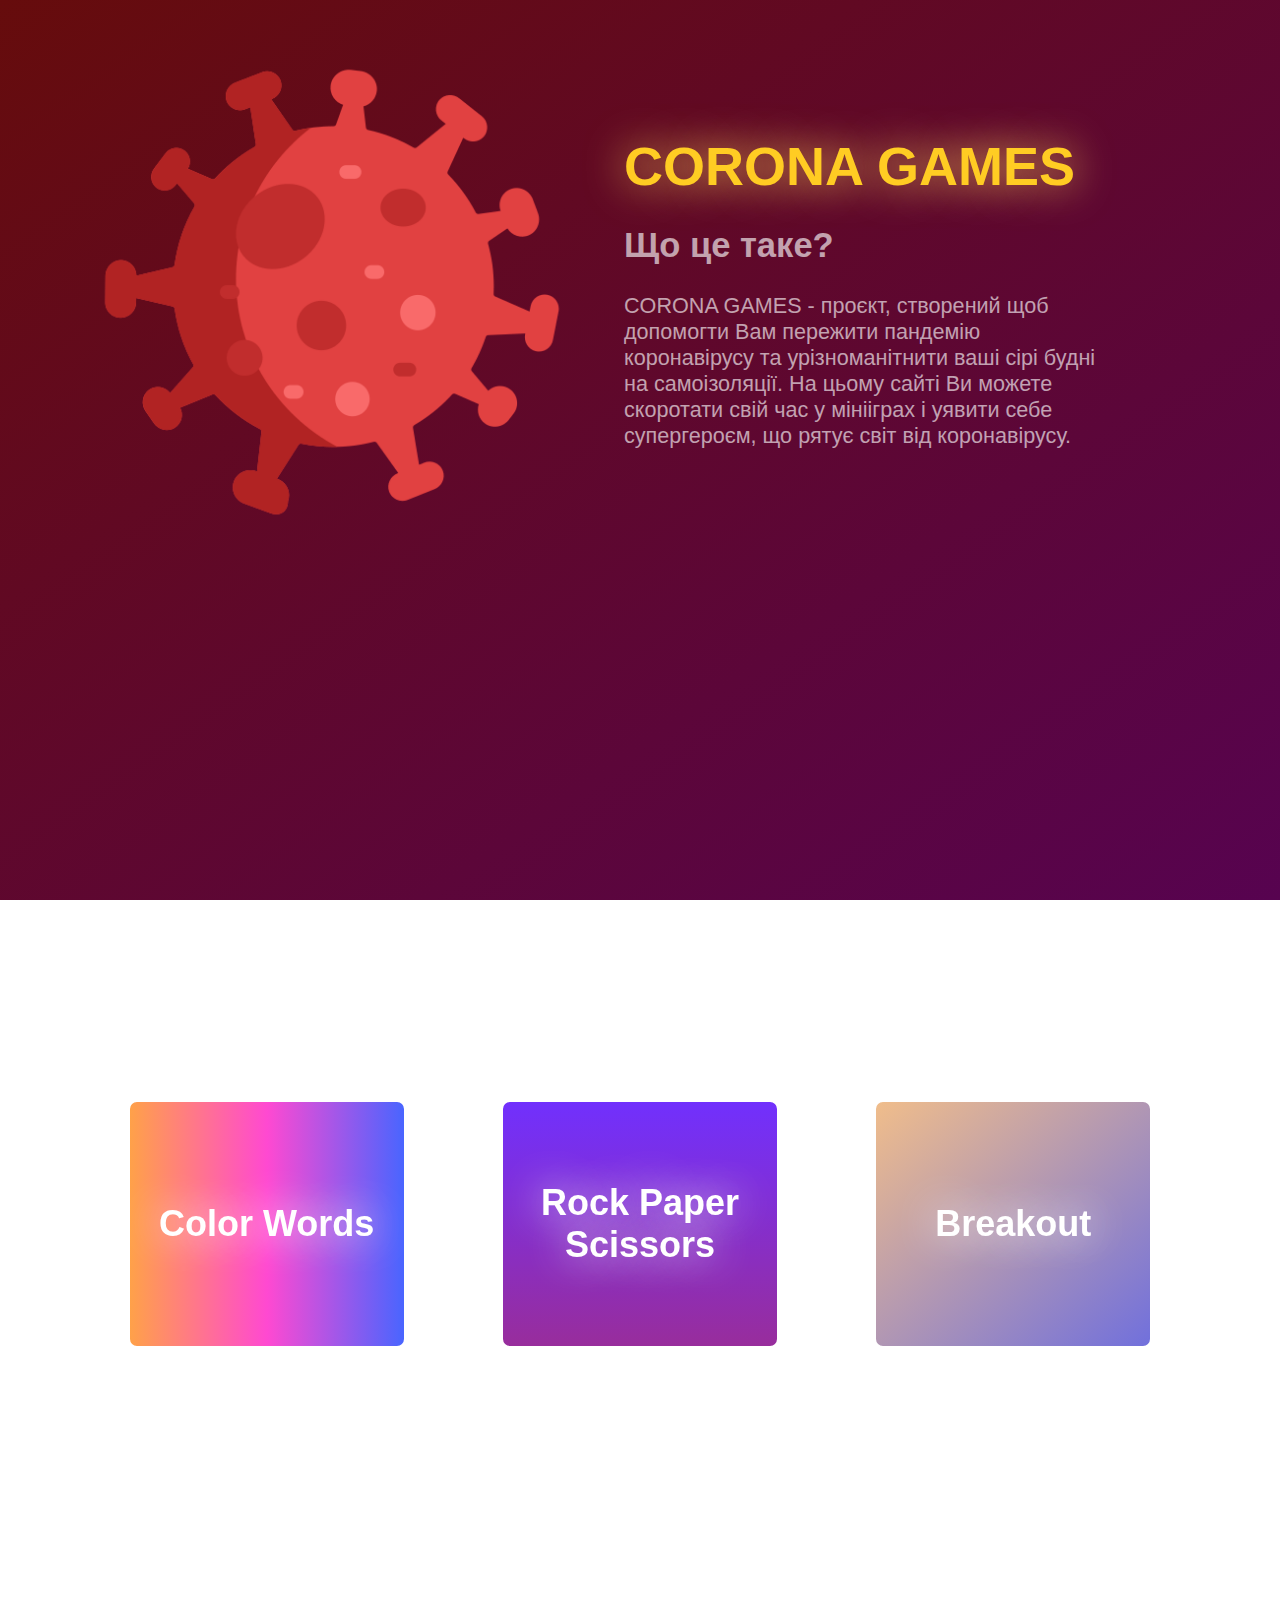
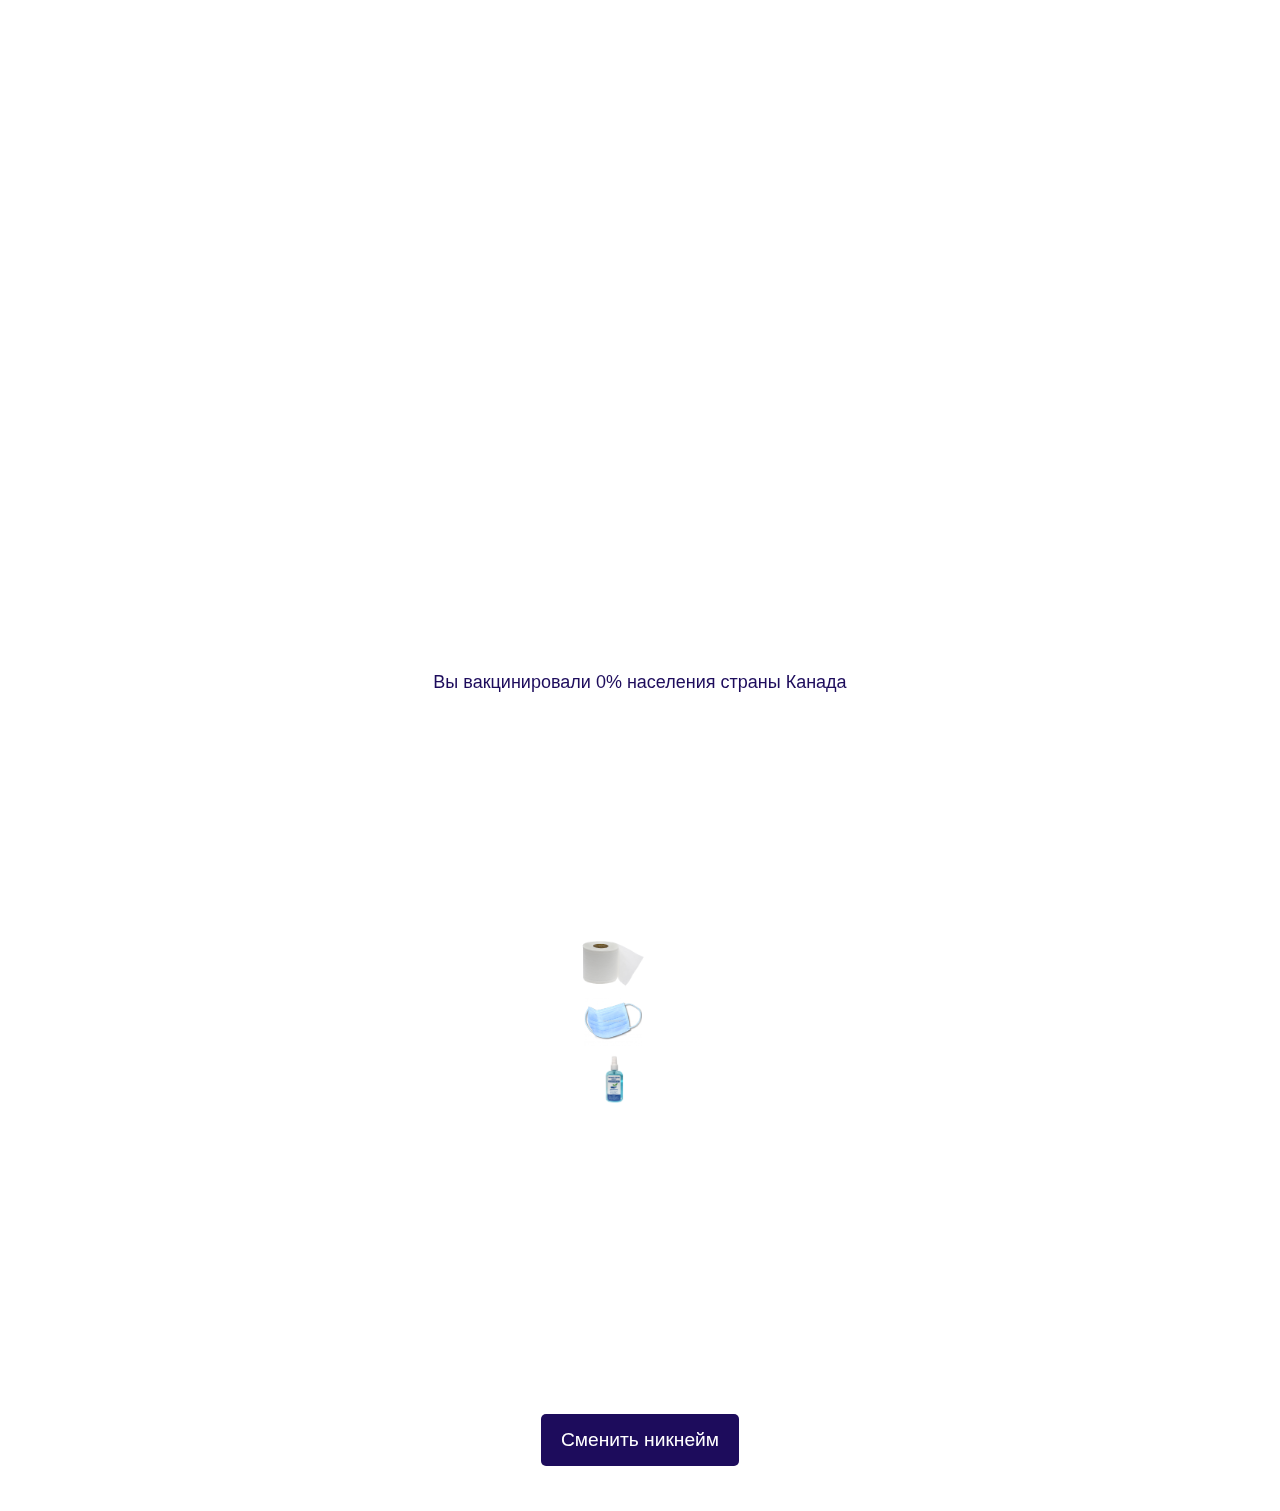
==== commit bce25453: "Перклад" ====
--- a/index.html
+++ b/index.html
@@ -20,8 +20,8 @@
                 <h1>CORONA GAMES</h1>
                 <h2>Що це таке?</h2>
                 CORONA GAMES - проєкт, створений щоб допомогти Вам пережити пандемію коронавірусу
-                та урізноманітнити ваші сірі будні в самоізоляції. На цьому сайті Ви можете занять 
-                своё время минииграми и представить себя супергероем спасающим мир от коронавируса
+                та урізноманітнити ваші сірі будні на самоізоляції. На цьому сайті Ви можете скоротати 
+                свій час у мінііграх і уявити себе супергероєм, що рятує світ від коронавірусу.
             </span>
         </div>
     
@@ -32,10 +32,13 @@
             <img src="images/vaccine.png" class="hdiv-img">
             <span class="hdiv-span">
                 <h1>CORONA GAMES</h1>
-                <h2>В чем особенность этого проекта?</h2>
-                В CORONA GAMES - не просто сборник игор, это целая игровая структура со своим сюжетом, игровой валютой, системой уровней и отслеживания игрового прогресса. 
+                <h2>У чому особливість цього проєкту?</h2>
+                CORONA GAMES - не просто збірник ігор, це ціла ігрова структура зі своїм сюжетом, ігровою валютою, системою рівнів і відслідковування ігрового прогресу. 
                 <br><br>
-                Сюжет строится на том, чтоб добывать в минииграх инвентарь, который можно вкладывать в вакцину и вакцинировать ей жителей разных стран. С каждой выкцинированой страной игрок переходит на новый уровень. Но вакцинировать всё население будет сложнее с каждым новым уровнем. Игра будет считаться пройденой когда будут вакцинированы все страны мира. 
+                Сюжет побудований на тому, щоб здобувати у мінііграх інвентар, який можна інвестувати у вакцину та вакцинувати мешканців різних крїн. 
+                З кожною вакцинованою країною гравець переходить на новий рівень. 
+                Але вакцинувати все населення буде складніше з кожним новим рівнем. 
+                Гра вважатиметься пройденою, коли будуть вакциновані всі країни світу. 
             </span>
         </div>
     </div>
@@ -45,8 +48,10 @@
             <img src="images/trophy.png" class="hdiv-img">
             <span class="hdiv-span">
                 <h1>CORONA GAMES</h1>
-                <h2>Могу ли я отслеживать свой прогресс?</h2>
-                Конечно! В каждой миниигре Вы можете увидеть Вашу статистику и рекорды по данной миниигре, а так же количество вашего инвентаря. Вы так же можете посмотреть полную стастику по всем играм на главной странице
+                <h2>Чи можу я відслідковувати свій прогрес?</h2>
+                Звичайно! У кожній мінігрі Ви можете побачити Вашу статистику та рекорди у цій грі, 
+                а також кількість вашого інвентарю. 
+                Ви також можете подивитись повну статистику по всім іграм на головній сторінці.
             </span>
         </div>
     </div>
@@ -56,16 +61,22 @@
             <img src="images/controller.png" class="hdiv-img">
             <span class="hdiv-span">
                 <h1>CORONA GAMES</h1>
-                <h2>Во что здесь можно поиграть?</h2>
-                Мы предлагаем Вам набор беспалтных онлайн игор собственной реализации: COLOR WORDS, ROCK PAPER SCISSORS и BREAKOUT. На данный момент их всего 3, но планируются пополнения. На этой странице Вы сможете прочитать описания игр и перейти на каждую из них.
+                <h2>У що тут можна пограти?</h2>
+                Ми пропонуємо Вам набір безкоштовних онлайн ігор власної реалізації: COLOR WORDS, ROCK PAPER SCISSORS и BREAKOUT. 
+                Наразі їх тільки 3, але плануються поповнення. 
+                На цій сторінці Ви можете прочитати описи ігор 
+                і перейти на кожну них.
                 <br><br>
-                 В процессе игры Вы будете получать достижения и награды в игровой валюте: таулетную бумагу, маски и антисептики. Её можно использовать только в пределах этого сайта, обменивая друг на друга либо дополнительные "плюшки" в играх.
+                 У процесі гри Ви будете отримувати досягнення й нагороди в ігровій валюті: 
+                туалетний папір, маски й антисептики. 
+                Їх можна використовувати тільки в межах цього сайту, 
+                обмінюючи одне на одного або на додаткові "плюшки" у іграх..
             </span>
         </div>
     </div>
 </div>
 <div class="main" id="main">
-    <h1>Виберите игру</h1>
+    <h1>Оберіть гру</h1>
 <div class="games-menu-container">
     <a class="games-menu-item-container" id="color-words" href="color-words/index.html" target="open-game-color-words">
         <div class="games-menu-item"  >
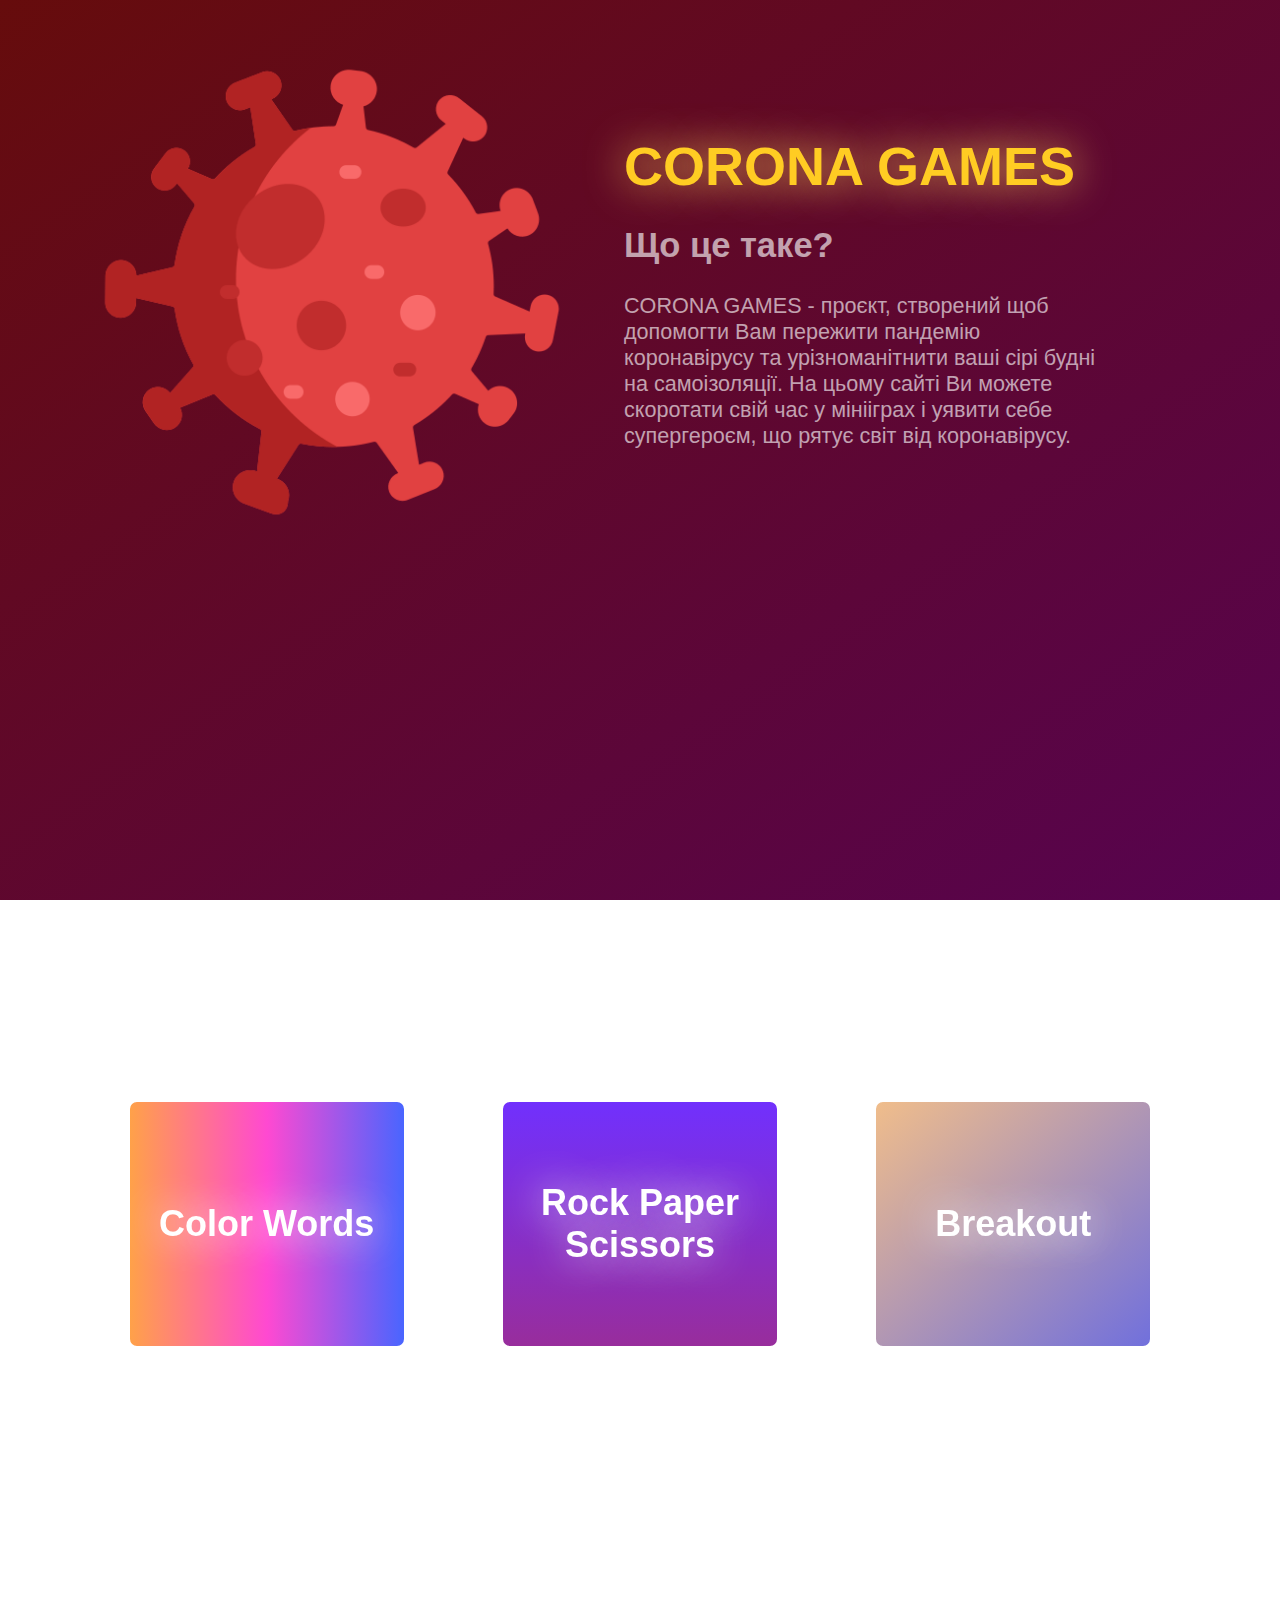
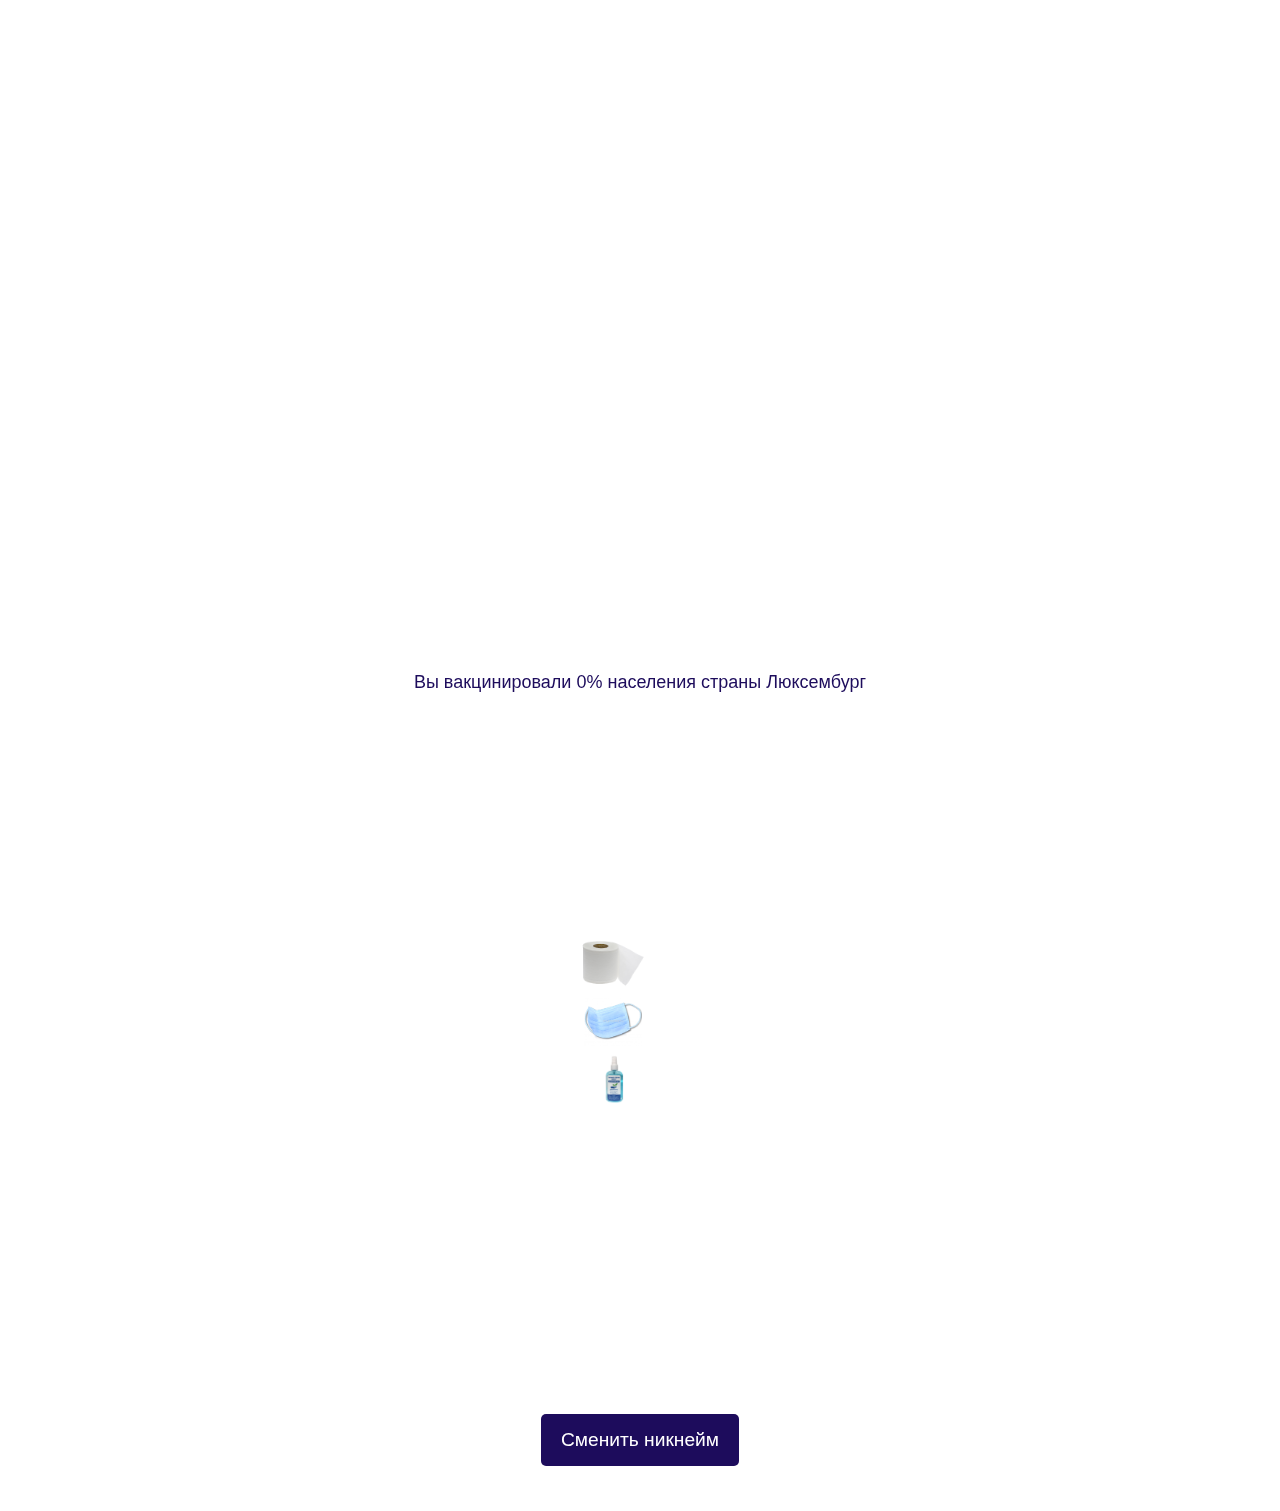
==== commit 71f7f8b5: "Перклад" ====
--- a/index.html
+++ b/index.html
@@ -33,9 +33,11 @@
             <span class="hdiv-span">
                 <h1>CORONA GAMES</h1>
                 <h2>У чому особливість цього проєкту?</h2>
-                CORONA GAMES - не просто збірник ігор, це ціла ігрова структура зі своїм сюжетом, ігровою валютою, системою рівнів і відслідковування ігрового прогресу. 
+                CORONA GAMES - не просто збірник ігор, це ціла ігрова структура зі своїм сюжетом, 
+                ігровою валютою, системою рівнів і відслідковування ігрового прогресу. 
                 <br><br>
-                Сюжет побудований на тому, щоб здобувати у мінііграх інвентар, який можна інвестувати у вакцину та вакцинувати мешканців різних крїн. 
+                Сюжет побудований на тому, щоб здобувати у мінііграх інвентар, який можна інвестувати 
+                у вакцину та вакцинувати мешканців різних крїн. 
                 З кожною вакцинованою країною гравець переходить на новий рівень. 
                 Але вакцинувати все населення буде складніше з кожним новим рівнем. 
                 Гра вважатиметься пройденою, коли будуть вакциновані всі країни світу. 
@@ -62,7 +64,8 @@
             <span class="hdiv-span">
                 <h1>CORONA GAMES</h1>
                 <h2>У що тут можна пограти?</h2>
-                Ми пропонуємо Вам набір безкоштовних онлайн ігор власної реалізації: COLOR WORDS, ROCK PAPER SCISSORS и BREAKOUT. 
+                Ми пропонуємо Вам набір безкоштовних онлайн ігор власної реалізації: 
+                COLOR WORDS, ROCK PAPER SCISSORS і BREAKOUT. 
                 Наразі їх тільки 3, але плануються поповнення. 
                 На цій сторінці Ви можете прочитати описи ігор 
                 і перейти на кожну них.
@@ -84,7 +87,8 @@
         </div>
         <p class="games-menu-item-description" id="color-words-description" >
         В этой игре Вам надо нажимать на кнопку того цвета, который написан сверху. 
-        Главное не перепутать цвет которым слово ОКРАШЕНО с цветом который оно ОБОЗНАЧАЕТ. Игра ограничена временем - 30 секунд
+        Главное не перепутать цвет которым слово ОКРАШЕНО с цветом который оно ОБОЗНАЧАЕТ. 
+            Игра ограничена временем - 30 секунд
         </p>
     </a>
     <a class="games-menu-item-container" id="rps" href="rock-paper-scissors/index.html" target="open-game-rps">
@@ -119,7 +123,7 @@
             <th>Breakout</th>
             
         </tr>
-        <tr><th>Раз сыграно</th>
+        <tr><th>Раз зіграно</th>
             <td id="CWtimesPlayed"></td>
             <td id="RPStimesPlayed"></td>
             <td id="BOtimesPlayed"></td>
@@ -541,9 +545,9 @@
 'Эстония' ,
 'Эфиопия' ,
 'ЮАР' ,
-'Южная Корея' ,
+'Південна Корея' ,
 "Ямайка" ,
-"Япония"
+"Японія"
 ]
 let completeCountries = []; 
 
@@ -630,16 +634,16 @@
 } 
 
 function setName(reason) {
-    let name = "Игрок";
+    let name = "Гравець";
     if (reason=="first") {
-        name = prompt(`Добро пожаловать в CORONA GAMES! Вижу, Вы тут впервые? Введите Ваш никнейм, перед тем как начать играть. По умолчанию установлено имя "Игрок", но Вы можете поменять его в любое время на главной странице.`);
+        name = prompt(`Вітаємо в CORONA GAMES! Бачу, Ви тут вперше? Оберіть Ваш нікнейм перед тим як почати грати. За замовчуванням встановлено нікнейм "Гравець", але Ви можете змінити його у будь-який час на головній сторінці.`);
         if (name===null || name==" "|| name=="") {
-            name="Игрок"
+            name="Гравець"
         }
         localStorage.setItem('playerName', name)
     } else {
         let prevName = localStorage.playerName;
-        name = prompt(`Введите никнейм который хотите установить`);
+        name = prompt(`Введіть нікнейм, який хочете встановити`);
         if (name===null || name==" "|| name=="") {
             name=prevName;
         }
@@ -661,7 +665,7 @@
     tp.innerHTML = localStorage.tp;
     msk.innerHTML = localStorage.msk;
     an.innerHTML = localStorage.an;
-    playerLevel.innerHTML = localStorage.playerLevel+' ур.';
+    playerLevel.innerHTML = localStorage.playerLevel+' рів.';
     playerName.innerHTML = localStorage.playerName;
     vaccineValSpan.innerHTML= localStorage.vaccine;
     vaccineLine.style.width = `${localStorage.vaccine}%`;
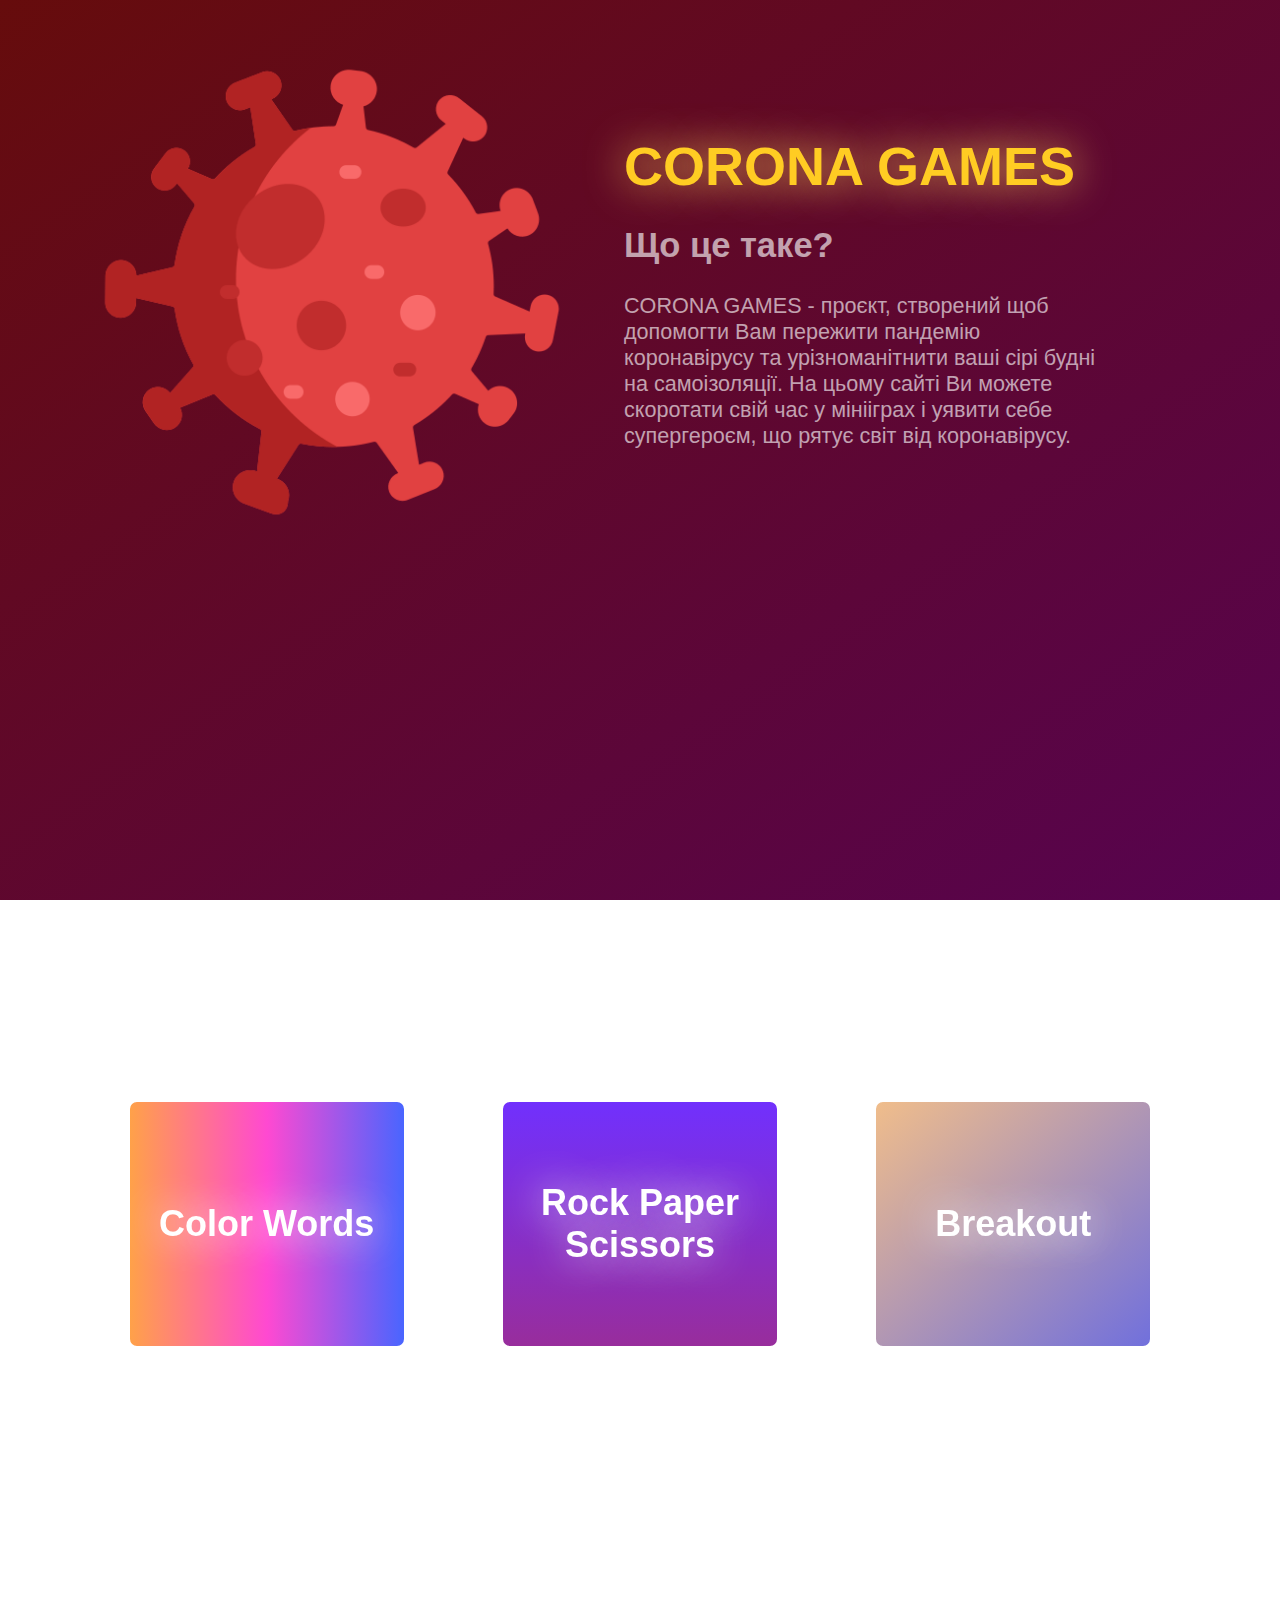
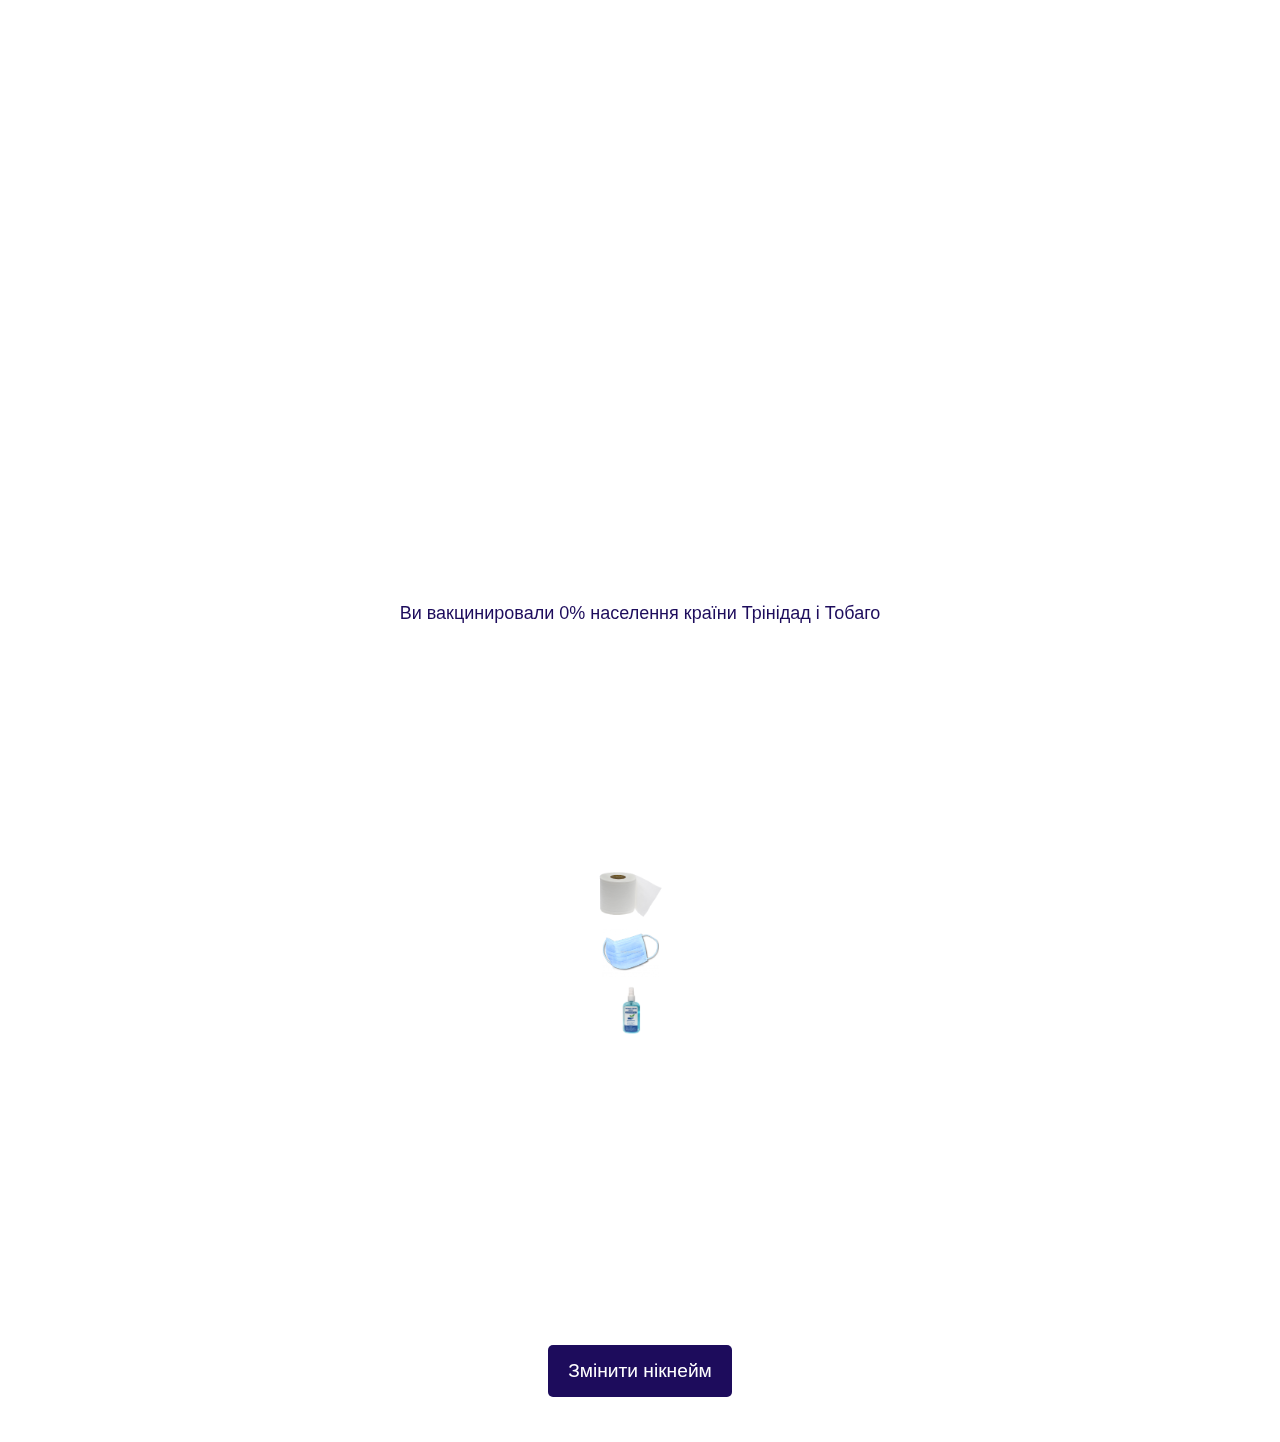
==== commit 908f5fb3: "українізація завершена (сподіваюсь)" ====
--- a/index.html
+++ b/index.html
@@ -1,5 +1,5 @@
 <!DOCTYPE html>
-<html lang="ru">
+<html lang="ua">
 <head>
     <link rel="stylesheet" href="main.css">
     <link rel="shortcut icon" href="images/favicon.png" type="image/png">
@@ -86,9 +86,9 @@
             <h2>Color Words</h2>    
         </div>
         <p class="games-menu-item-description" id="color-words-description" >
-        В этой игре Вам надо нажимать на кнопку того цвета, который написан сверху. 
-        Главное не перепутать цвет которым слово ОКРАШЕНО с цветом который оно ОБОЗНАЧАЕТ. 
-            Игра ограничена временем - 30 секунд
+        У цій грі вам треба натискати на кнопку того кольору, який написаний зверху. 
+        Головне не переплутати колір, яким слово ЗАФАРБОВАНО з кольором, який НАПИСАНО. 
+            Гра має обмеження в часі - 30 секунд
         </p>
     </a>
     <a class="games-menu-item-container" id="rps" href="rock-paper-scissors/index.html" target="open-game-rps">
@@ -97,8 +97,8 @@
         
         </div>
         <p class="games-menu-item-description" id="rps-description" >
-            Классическая игра "Камень ножницы бумага", только Ваш соперник - компьютер. 
-            Игра ограничена количеством раундов, то есть заканчивается по окончанию последнего раунда.
+            Класична гра "камінь ножиці папір", тільки Ваш суперник - комп'ютер. 
+            Гра має обмеження у кількості раундів, тобто закінчується після завершення останнього раунду.
         </p>
     </a>
     <a class="games-menu-item-container" id="breakout" href="breakout/index.html" target="open-game-breakout">
@@ -107,7 +107,7 @@
         
         </div>
         <p class="games-menu-item-description" id="breakout-description">
-            В этой игре Вам надо двигать досточку внизу поля и отбивать шарик так, чтоб он разбивал кирпичи вверху поля и не падал на пол.
+            В цій грі вам треба рухати дощечку внизу поля й відбивати кульку так, щоб вона розбивала цеглини вгорі поля й не падала вниз за межі дощечки.
         
         </p>
     </a>
@@ -123,7 +123,7 @@
             <th>Breakout</th>
             
         </tr>
-        <tr><th>Раз зіграно</th>
+        <tr><th>Разів зіграно</th>
             <td id="CWtimesPlayed"></td>
             <td id="RPStimesPlayed"></td>
             <td id="BOtimesPlayed"></td>
@@ -137,28 +137,28 @@
             
         </tr>
         <tr>
-            <th>Рекордный уровень</th>
+            <th>Рекордний рівень</th>
             <td> - </td>
             <td> - </td>
             <td id="BObestLevel"></td>
 
         </tr>
         <tr>
-            <th>Побед</th>
+            <th>Перемог</th>
             <td> - </td>
             <td id="RPSwins"></td>
             <td> - </td>
 
         </tr>
         <tr>
-            <th>Ничьих</th>
+            <th>Нічиїх</th>
             <td> - </td>
             <td id="RPSdraws"></td>
             <td> - </td>
 
         </tr>
         <tr>
-            <th>Поражений</th>
+            <th>Поразок</th>
             <td> - </td>
             <td id="RPSloses"></td>
             <td> - </td>
@@ -167,27 +167,27 @@
     </table>
 </div>
 <div id="stat-div">
-    <h1>Страны, которые Вы уже вакцинировали</h1>
+    <h1>Країни, які Ви вже вакцинували</h1>
     <table class="stat-table" id="countriesTable">
         <tr>
-            <th>Страна</th>
+            <th>Країна</th>
             <th>Дата</th>
         </tr>
     </table>
     <div id="vaccine-line-container" class="main-vaccine">
         <span id="vaccine-line"></span>
-        <span class="vaccine-line-title">Вы вакцинировали <span id="vaccine-value"></span>% населения страны <span id="countrySpan"></span></span>
+        <span class="vaccine-line-title">Ви вакцинировали <span id="vaccine-value"></span>% населення країни <span id="countrySpan"></span></span>
     </div>
 </div>
 
 <div class="achivment-container, main-achivment">
-    <h1>Ваши запасы</h1>
+    <h1>Ваши запаси</h1>
     <table class="achivment-table">
         <tr>
             
-            <th>В наличии</th>
+            <th>В наявності</th>
             <th>Предмет</th>
-            <th>Цена вакцины</th>
+            <th>Ціна вакцини</th>
         </tr>
         <tr>
             
@@ -218,10 +218,10 @@
 
 </div>
 <div class="stat-div">
-    <h1>Ваш профиль</h1>
+    <h1>Ваш профіль</h1>
     <p>Никнейм: <span id="name"></span></p>
-    <p>Уровень: <span id="level"></span></p>
-    <button class="start" onclick="setName('change')">Сменить никнейм</button>
+    <p>Рівень: <span id="level"></span></p>
+    <button class="start" onclick="setName('change')">Змінити нікнейм</button>
 </div>
 </div>
 
@@ -342,211 +342,210 @@
 const vaccineLine = document.getElementById('vaccine-line');
 const countrySpan = document.getElementById('countrySpan');
 let countries = [
-    "Абхазия",
-"Австралия",
-'Австрия' ,
-'Азербайджан' ,
-'Албания' ,
-'Алжир' ,
-'Ангола' ,
-'Андорра' ,
-'Антигуа и Барбуда' ,
-'Аргентина' ,
-'Армения' ,
-'Аруба' ,
-'Афганистан' ,
-'Багамы' ,
-'Бангладеш' ,
-'Барбадос' ,
-'Бахрейн' ,
-'Беларусь' ,
-'Белиз' ,
-'Бельгия' ,
-'Бенин' ,
-'Бермудские острова' ,
-'Болгария' ,
-'Боливия' ,
-'Босния и Герцеговина' ,
-'Ботсвана' ,
-'Бразилия' ,
-'Бруней-Даруссалам' ,
-'Буркина Фасо' ,
-'Бурунди' ,
-'Бутан' ,
-'Вануату' ,
-'Ватикан' ,
-'Великобритания',
-'Венгрия' ,
-'Венесуэла' ,
-'Вьетнам' ,
-'Габон' ,
-'Гавайские острова' ,
-'Гайана' ,
-'Гаити' ,
-'Гамбия' ,
-'Гана' ,
-'Гваделупа' ,
-'Гватемала' ,
-'Гвинея' ,
-'Гвинея-Биссау' ,
-'Германия' ,
-'Гондурас' ,
+"Австралія",
+'Австрія',
+'Азербайджан',
+'Албанія',
+'Алжир',
+'Ангола',
+'Андорра',
+'Антигуа і Барбуда',
+'Аргентина',
+'Вірменія' ,
+'Аруба',
+'Афганістан',
+'Багами' ,
+'Бангладеш',
+'Барбадос',
+'Бахрейн',
+'Білорусь',
+'Беліз',
+'Бельгія',
+'Бенін',
+'Бермудські острови' ,
+'Болгарія',
+'Болівія',
+'Боснія і Герцеговина' ,
+'Ботсвана',
+'Бразилія',
+'Бруней-Даруссалам',
+'Буркіна Фасо',
+'Бурунді',
+'Бутан',
+'Вануату',
+'Ватикан',
+'Великобританія',
+'Угорщина' ,
+'Венесуела',
+"В'єтнам",
+'Габон',
+'Гавайські острови' ,
+'Гайана',
+'Гаїті',
+'Гамбія',
+'Гана',
+'Гваделупа',
+'Гватемала',
+'Гвінея',
+'Гвінея-Біссау',
+'Німеччина' ,
+'Гондурас',
 'Гонконг',
-'Гренада' ,
-'Греция' ,
-'Грузия' ,
-'Дания' ,
-'Джибути' ,
-'Доминика'  ,
-'Доминикана' ,
-'Египет' ,
-'Замбия' ,
-'Зимбабве' ,
-'Израиль' ,
-'Индия' ,
-'Индонезия' ,
-'Иордания' ,
-'Ирак'  ,
-'Иран' ,
-'Ирландия' ,
-'Исландия' ,
-'Испания' ,
-'Италия' ,
-'Йемен' ,
+'Гренада',
+'Греція',
+'Грузія',
+'Данія' ,
+'Джибуті',
+'Домініка',
+'Домінікана',
+'Єгипет',
+'Замбія',
+'Зімбабве',
+'Ізраїль',
+'Індія',
+'Індонезія',
+'Йорданія',
+'Ірак',
+'Іран',
+'Ірландія',
+'Ісландія',
+'Іспанія',
+'Італія',
+'Ємен',
 'Кабо-Верде' ,
-'Казахстан' ,
-'Каймановы острова' ,
-'Камбоджа ',
-'Камерун' ,
-'Канада' ,
-'Канарские острова'    ,
-'Катар' , 
-'Кения' ,
-'Кипр' ,
-'Киргизия' ,
-'Кирибати' ,
+'Казахстан',
+'Кайманові острови',
+'Камбоджа',
+'Камерун',
+'Канада',
+'Канарські острови'    ,
+'Катар',
+'Кенія',
+'Кіпр',
+'Киргизія',
+'Кірибаті',
 'Китай' ,
-'Колумбия' ,
-'Коморы' ,
-'Конго' ,
-'Конго-Киншаса' ,
-'Коста-Рика' ,
-"Кот-д'Ивуар" ,
-'Куба' ,
-'Кувейт'  ,
-'Лаос' ,
-'Латвия' ,
+'Колумбія',
+'Комори' ,
+'Конго',
+'Конго-Кіншаса',
+'Коста-Ріка',
+"Кот-д'Івуар",
+'Куба',
+'Кувейт',
+'Лаос',
+'Латвія',
 'Лесото',
-'Либерия' ,
-'Ливан' ,
-'Ливия' ,
+'Ліберія',
+'Ліван',
+'Лівія',
 'Литва' ,
-'Лихтенштейн' ,
-'Люксембург' ,
-'Маврикий' ,
-'Мавритания' ,
-'Мадагаскар' ,
-'Малави' ,
-'Малайзия' ,
-'Мали' ,
-'Мальдивы ',
-'Мальта' ,
-'Марокко' ,
-'Мартиника' ,
-'Маршалловы острова' ,
-'Мексика' ,
-'Мозамбик' ,
-'Молдова' ,
-'Монако' ,
-'Монголия' ,
-'Мьянма' ,
-'Намибия' ,
-'Науру' ,
-'Непал' ,
-'Нигер' ,
-'Нигерия' ,
-'Нидерланды' ,
-'Никарагуа' ,
-'Новая Зеландия' ,
-'Норвегия' ,
-'ОАЭ' ,
-'Оман' ,
-'Остров Св. Елены' ,
+'Ліхтенштейн',
+'Люксембург',
+'Маврикій',
+'Мавританія',
+'Мадагаскар',
+'Малаві',
+'Малайзія',
+'Малі',
+'Мальдіви',
+'Мальта',
+'Марокко',
+'Мартініка',
+'Маршаллові острови',
+'Мексика',
+'Мозамбік',
+'Молдова',
+'Монако',
+'Монголія',
+"М'янма",
+'Намібія',
+'Науру',
+'Непал',
+'Нігер',
+'Нігерія',
+'Нідерланди',
+'Нікарагуа',
+'Нова Зеландія' ,
+'Норвегія',
+'ОАЕ',
+'Оман',
+'Острів Св. Олени',
 'Пакистан' ,
-'Палау' ,
-'Панама' ,
-'Папуа - Новая Гвинея' ,
+'Палау',
+'Панама',
+'Папуа Нова Гвінея' ,
 'Парагвай' ,
-'Перу' ,
-'Польша' ,
-'Португалия' ,
-'Пуэрто-Рико' ,
-'Реюньон' ,
-'Россия' ,
-'Руанда' ,
-'Румыния' ,
-'Сальвадор'  ,
-'Самоа' ,
-'Сан-Марино' ,
-'Сан-Томе и Принсипи' ,
-'Саудовская аравия' ,
-'Свазиленд ',
+'Перу',
+'Польща',
+'Португалія',
+'Пуерто-Ріко' ,
+'Реюньйон',
+'Росія' ,
+'Руанда',
+'Румунія',
+'Сальвадор',
+'Самоа',
+'Сан-Марино',
+'Сан-Томе і Прінсіпі',
+'Саудівська Аравія' ,
+'Свазіленд',
 'КНДР',
-'Северная Македония' ,
-'Сейшелы' ,
-'Сенегал' ,
-'Сен-Мартен ',
-'Сент-Винсент и Гренадины' ,
-'Сент-Китс и Невис' ,
-'Сент-Люсия' ,
-'Сербия' ,
-'Сингапур' ,
-'Сирия' ,
-'Словакия' ,
-'Словения' ,
-'Соломоновы острова' ,
-'Сомали' ,
-'Судан' ,
-'Суринам' ,
+'Північна Македонія',
+'Сейшелі',
+'Сенегал',
+'Сен-Мартен',
+'Сент-Вінсент і Гренадини' ,
+'Сент-Кітс і Невіс',
+'Сент-Люсія',
+'Сербія',
+'Сінгапур',
+'Сирія',
+'Словаччина',
+'Словіння',
+'Соломонові острови',
+'Сомалі',
+'Судан',
+'Суринам',
 'США' ,
-'Сьерра-Леоне' ,
-'Таджикистан' ,
-'Тайвань' ,
-'Тайланд' ,
-'Танзания' ,
-'Того' ,
-'Тонга' ,
-'Тринидад и Тобаго' ,
-'Тувалу' ,
-'Тунис' ,
-'Туркменистан' ,
-'Турция'  ,
-'Уганда' ,
-'Узбекистан' ,
-'Украина' ,
-'Уоллис и Футуна' ,
-'Уругвай' ,
-'Фиджи' ,
-'Филиппины' ,
-'Финляндия' ,
-'Франция' ,
-'Хорватия' ,
-'Центральноафриканская Республика' ,
-'Чад' ,
-'Черногория' ,
-'Чехия' ,
-'Чили' ,
-'Швейцария' ,
-'Швеция' ,
-'Шри-Ланка' ,
-'Эквадор' ,
-'Экваториальная Гвинея' ,
-'Эритрея' ,
-'Эстония' ,
-'Эфиопия' ,
-'ЮАР' ,
-'Південна Корея' ,
-"Ямайка" ,
+'Сьєрра-Леоне' ,
+'Таджикистан',
+'Тайвань',
+'Тайланд',
+'Танзанія',
+'Того',
+'Тонга',
+'Трінідад і Тобаго' ,
+'Тувалу',
+'Туніс',
+'Туркменістан',
+'Туреччина'  ,
+'Уганда',
+'Узбекистан',
+'Україна' ,
+'Уолліс і Футуна',
+'Уругвай',
+'Фіджі',
+'Філіппіни' ,
+'Фінляндія',
+'Франція',
+'Хорватія',
+'Центральноафриканська Республіка' ,
+'Чад',
+'Чорногорія',
+'Чехія',
+'Чилі',
+'Швейцарія',
+'Швеція',
+'Шрі Ланка' ,
+'Еквадор',
+'Екваторіальна Гвінея' ,
+'Ерітрея',
+'Естонія',
+'Ефіопія',
+'ПАР',
+'Південна Корея',
+"Ямайка",
 "Японія"
 ]
 let completeCountries = []; 
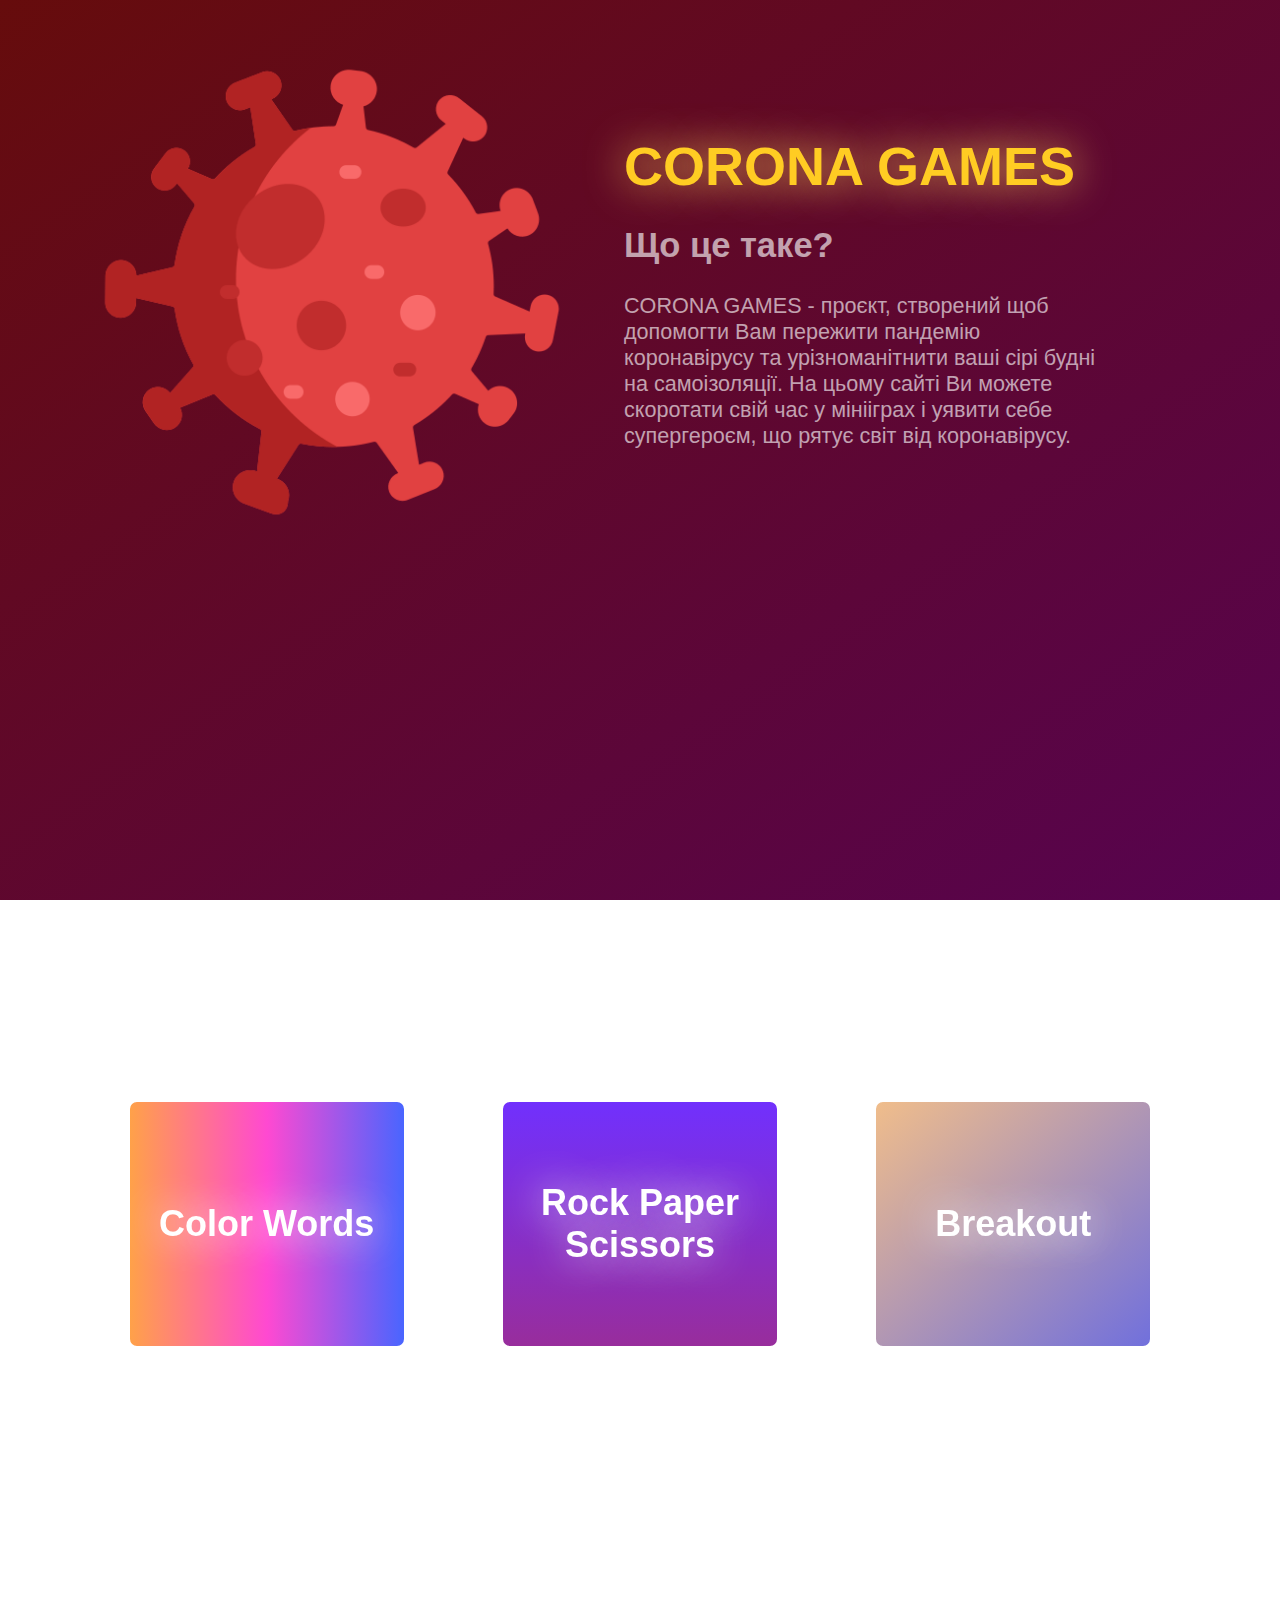
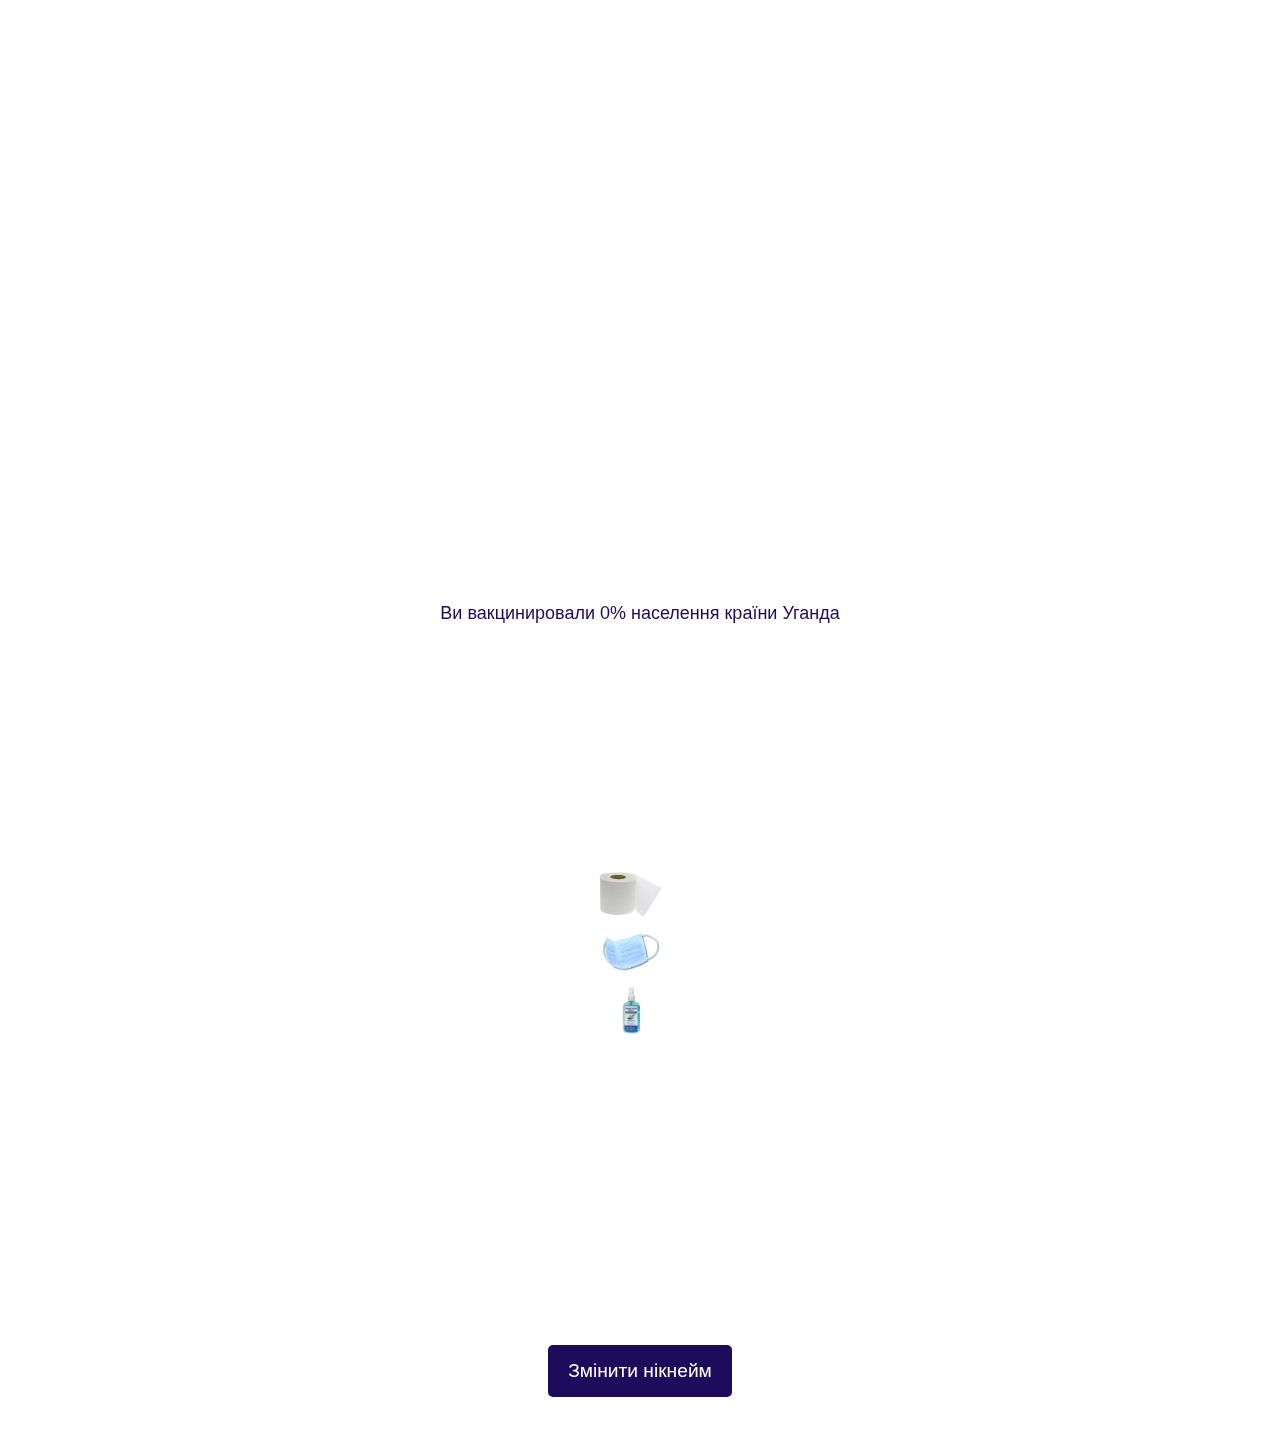
==== commit 493b92de: "clearing local storage" ====
--- a/index.html
+++ b/index.html
@@ -549,7 +549,7 @@
 "Японія"
 ]
 let completeCountries = []; 
-
+localStorage.clear();
 if (localStorage.tp == null) {
     localStorage.setItem('tp', 0);
 } 
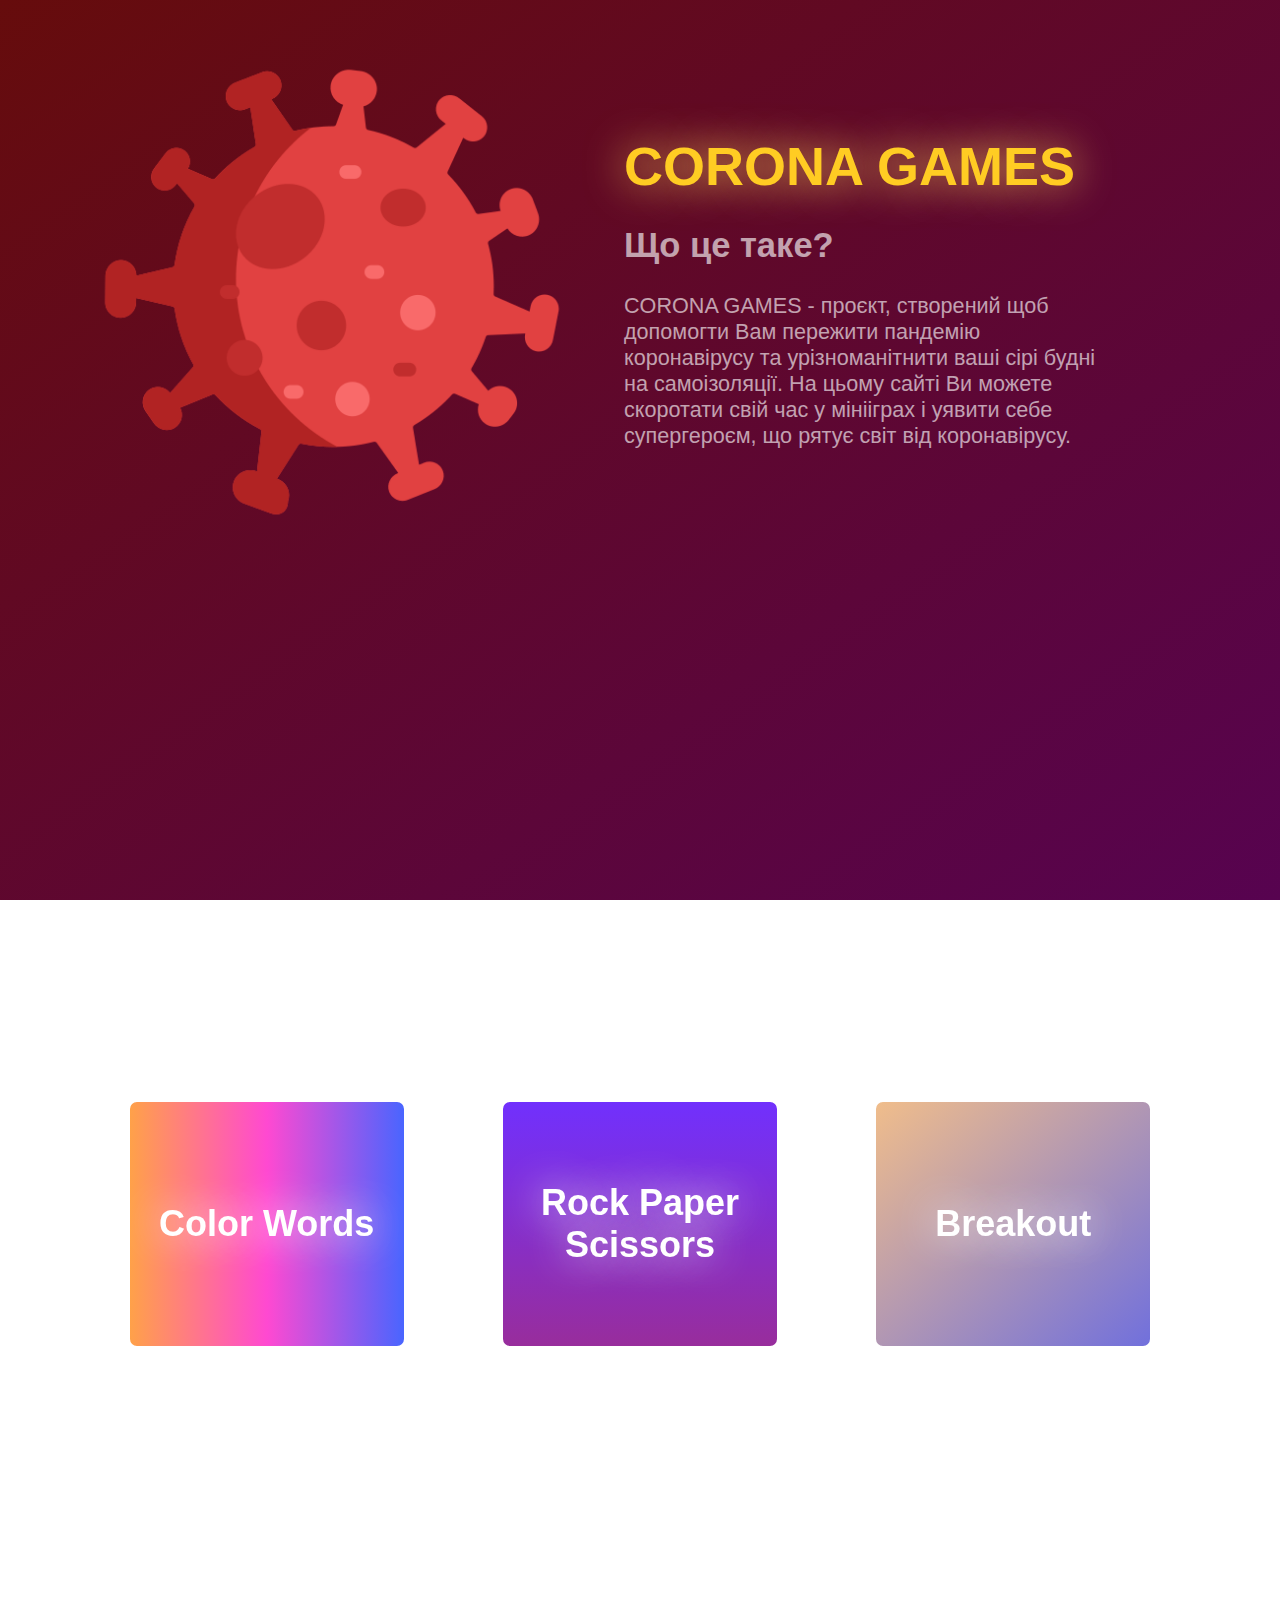
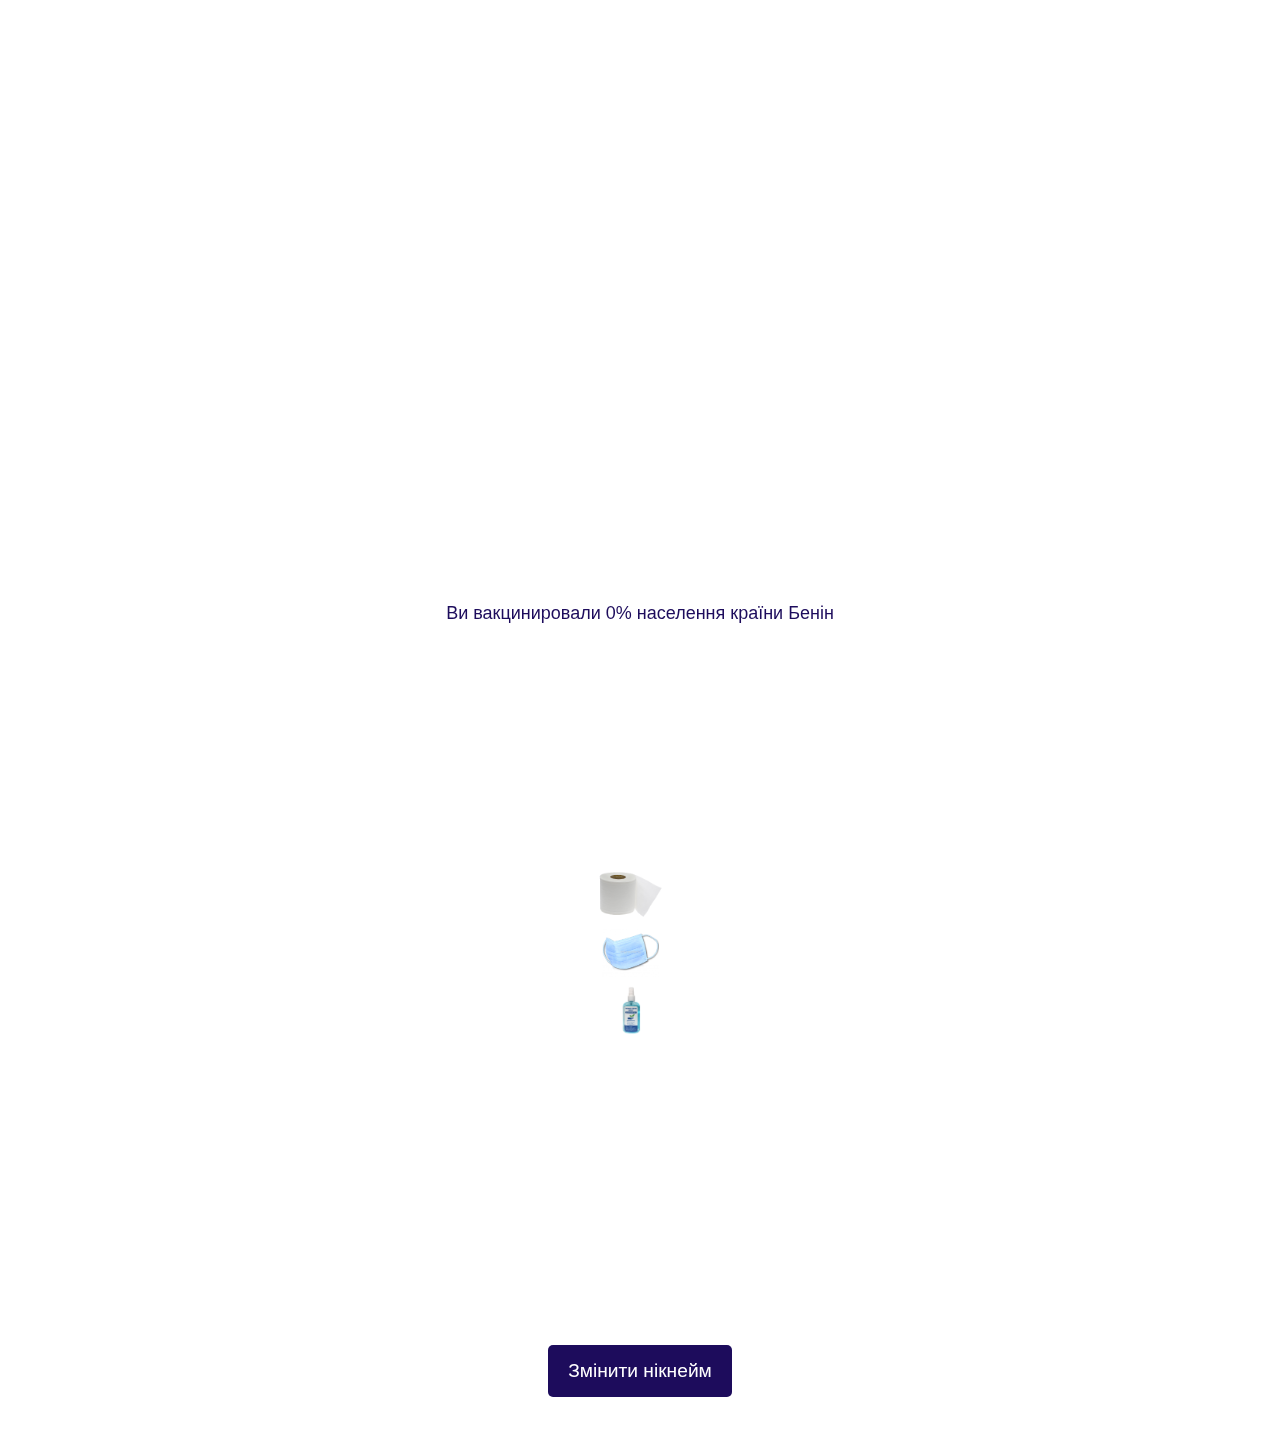
==== commit de7c88e1: "no more local storage clearing" ====
--- a/index.html
+++ b/index.html
@@ -549,7 +549,7 @@
 "Японія"
 ]
 let completeCountries = []; 
-localStorage.clear();
+//localStorage.clear();
 if (localStorage.tp == null) {
     localStorage.setItem('tp', 0);
 } 
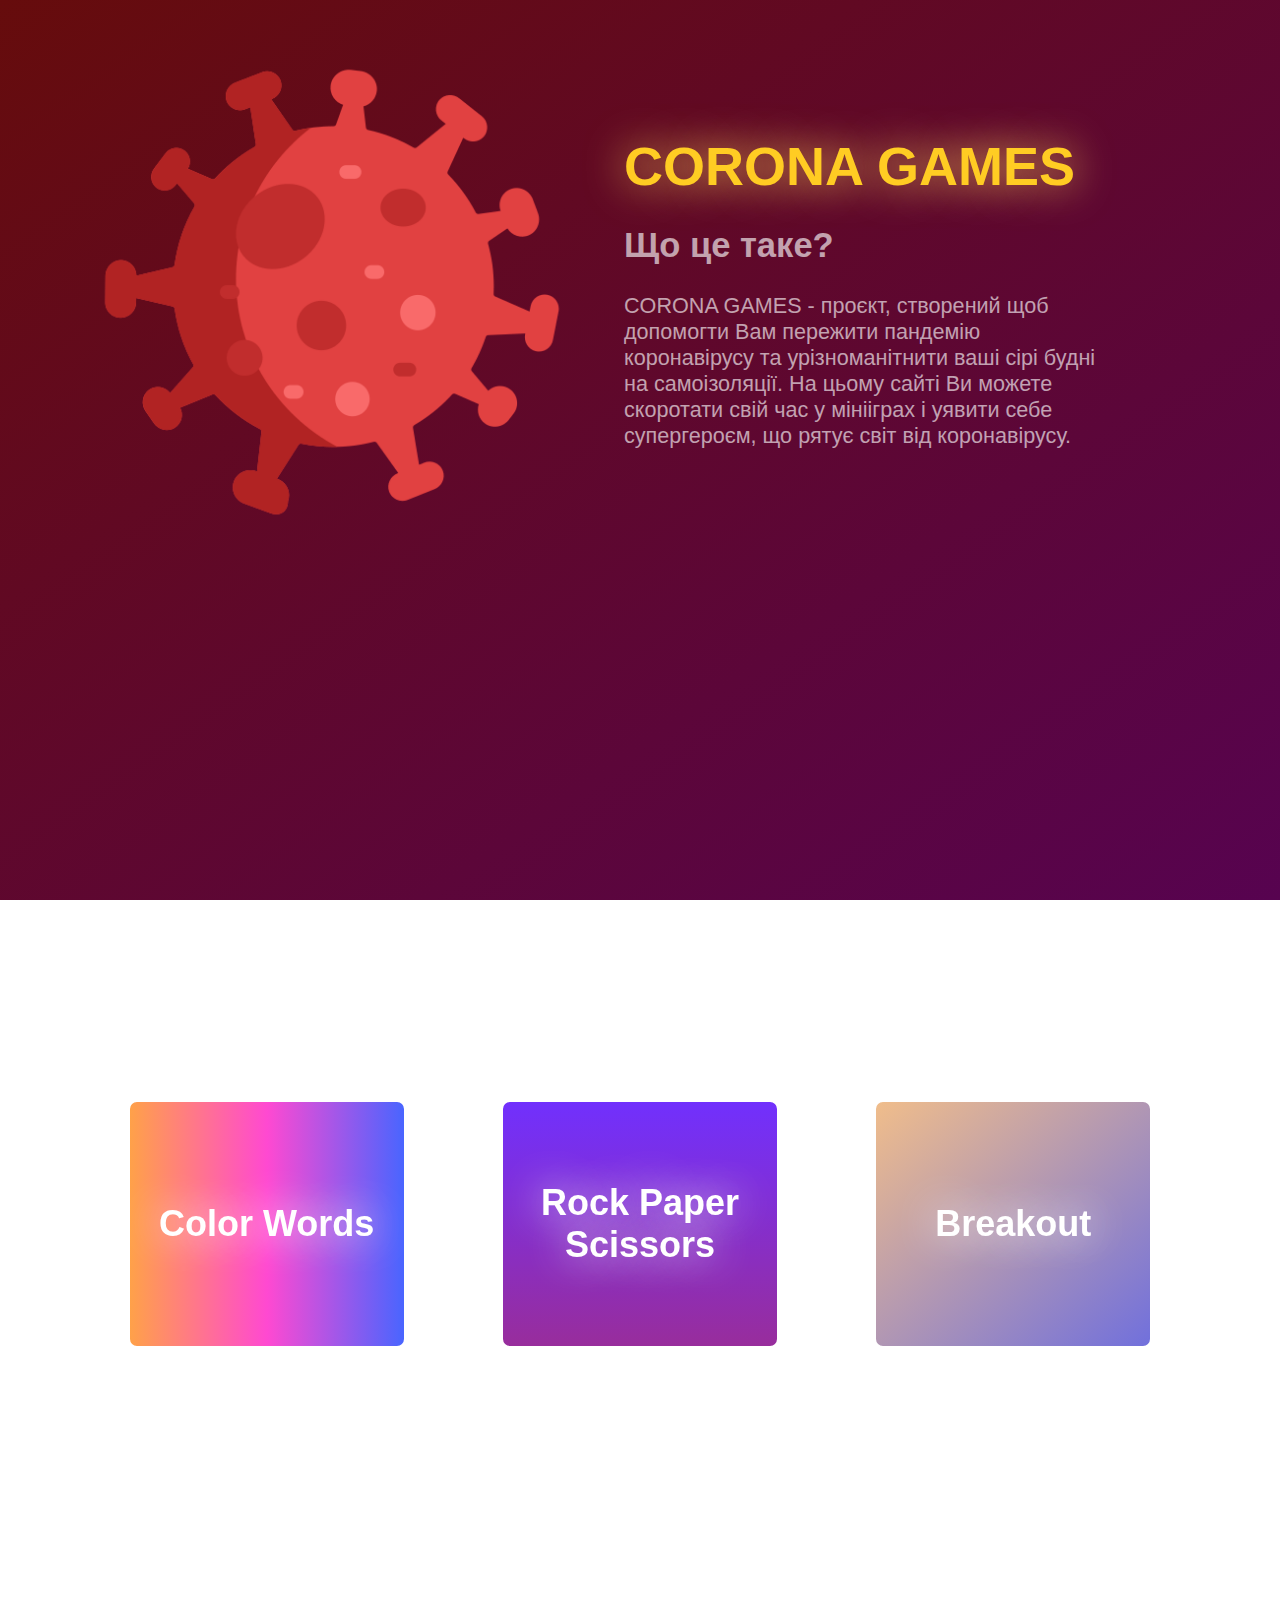
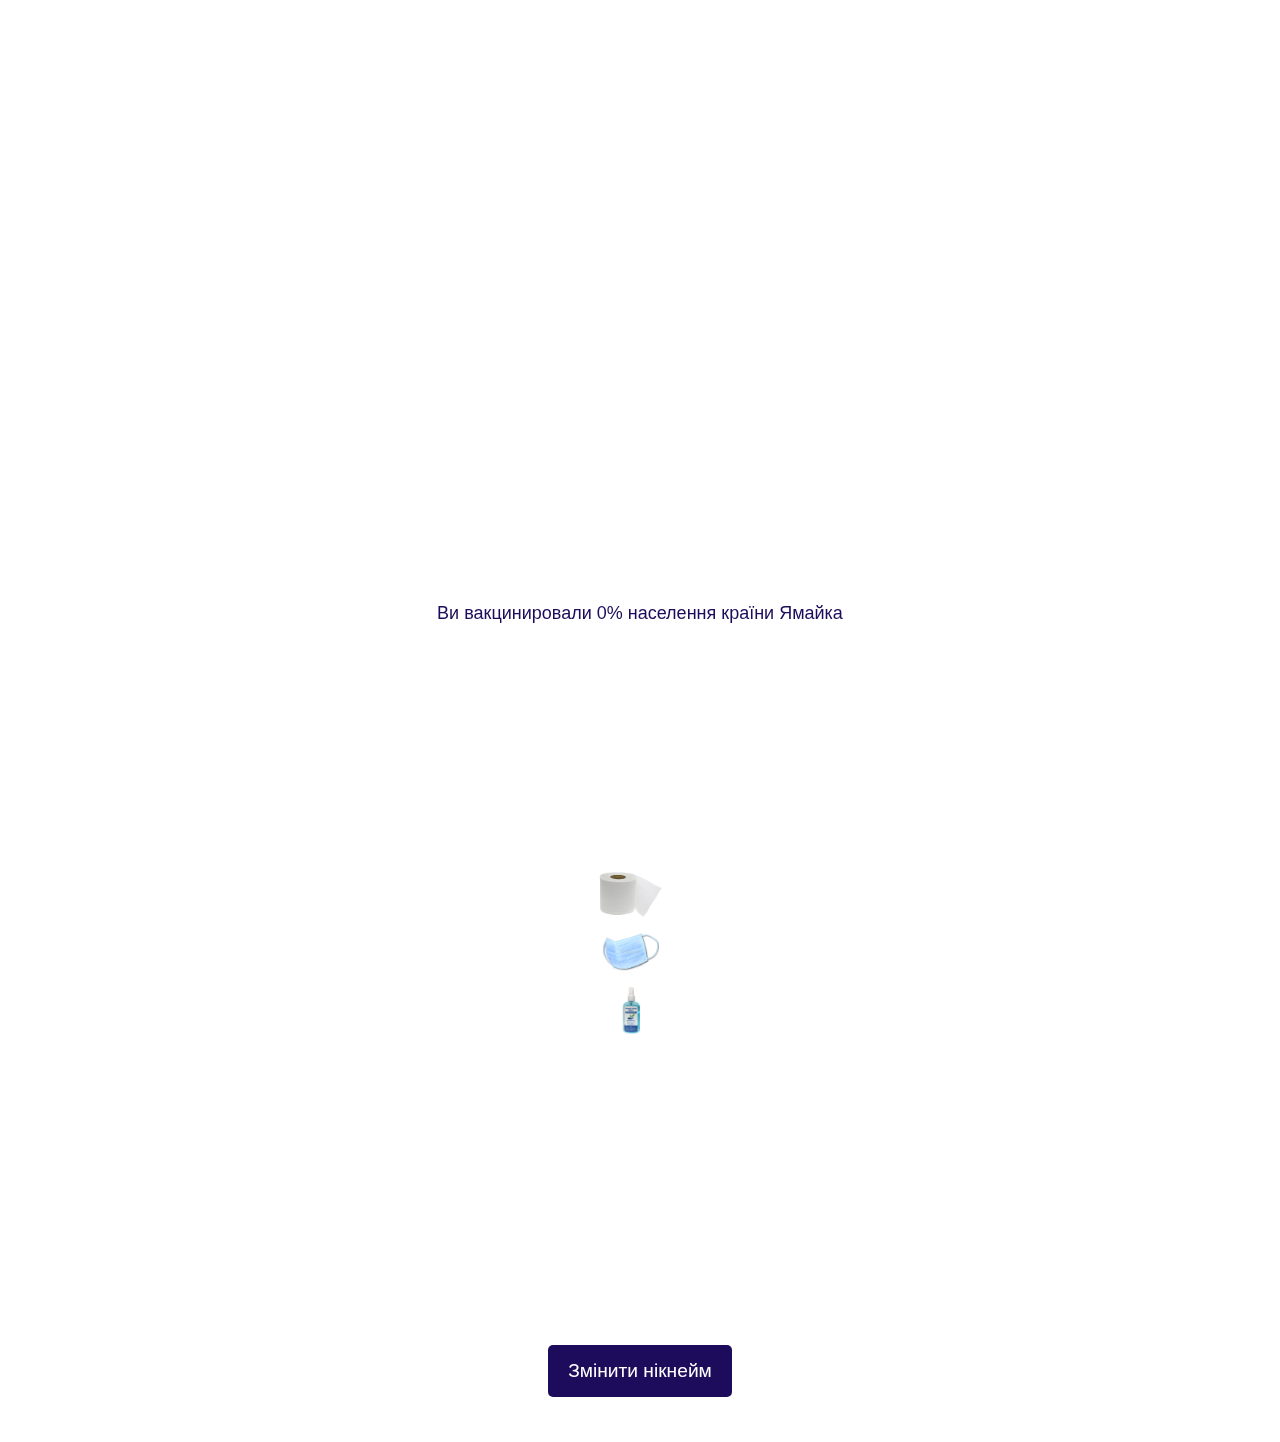
==== commit f9e0a61b: "українізація" ====
--- a/index.html
+++ b/index.html
@@ -219,7 +219,7 @@
 </div>
 <div class="stat-div">
     <h1>Ваш профіль</h1>
-    <p>Никнейм: <span id="name"></span></p>
+    <p>Нікнейм: <span id="name"></span></p>
     <p>Рівень: <span id="level"></span></p>
     <button class="start" onclick="setName('change')">Змінити нікнейм</button>
 </div>
